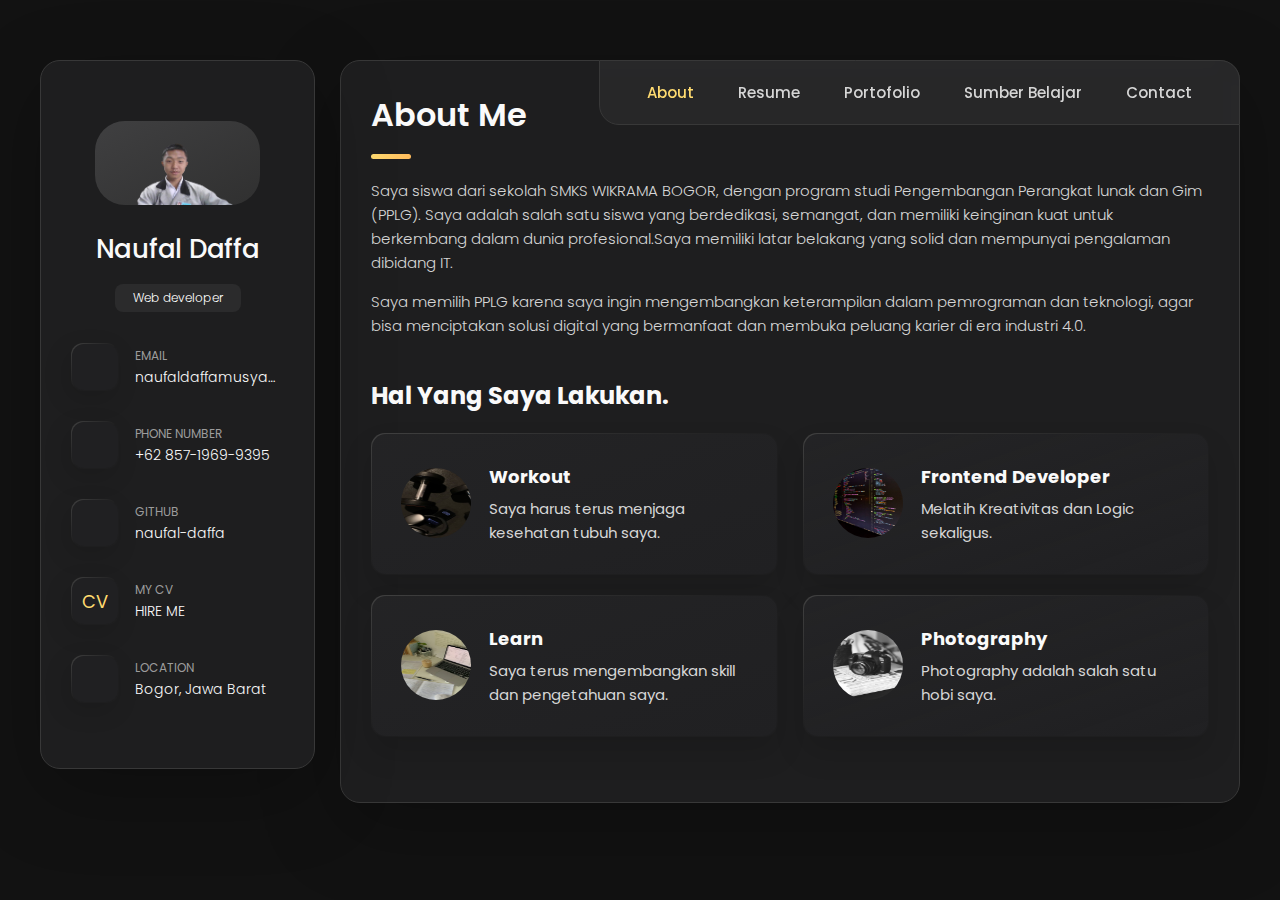
==== index.html @ 37775245 "Add files via upload" ====
<!DOCTYPE html>
<html lang="en">

<head>
  <meta charset="UTF-8">
  <meta http-equiv="X-UA-Compatible" content="IE=edge">
  <meta name="viewport" content="width=device-width, initial-scale=1.0">
  <title>Personal Web</title>

  <!--
    - favicon
  -->
  <link rel="shortcut icon" href="./assets/images/logo.ico" type="image/x-icon">

  <!--
    - custom css link
  -->
  <link rel="stylesheet" href="./assets/css/style.css">

  <!--
    - google font link
  -->
  <link rel="preconnect" href="https://fonts.googleapis.com">
  <link rel="preconnect" href="https://fonts.gstatic.com" crossorigin>
  <link href="https://fonts.googleapis.com/css2?family=Poppins:wght@300;400;500;600&display=swap" rel="stylesheet">
</head>

<body>

  <!--
    - #MAIN
  -->

  <main>

    <!--scroll
      - #SIDEBAR
    -->

    <aside class="sidebar" data-sidebar>

      <div class="sidebar-info">

        <figure class="avatar-box">
          <img src="WhatsApp_Image_2024-12-02_at_14.55.06_47597c21-removebg-preview.png" width="80">
        </figure>

        <div class="info-content">
          <h1 class="name">Naufal Daffa</h1>

          <p class="title">Web developer</p>
        </div>

        <button class="info_more-btn" data-sidebar-btn>
          <span>Show Contacts</span>

          <ion-icon name="chevron-down"></ion-icon>
        </button>

      </div>

      <div class="sidebar-info_more">

        <div class="separator"></div>
          <footer>
              <ul class="contacts-list">

                <li class="contact-item">

                  <div class="icon-box">
                    <ion-icon name="mail-outline"></ion-icon>
                  </div>

                  <div class="contact-info">
                    <p class="contact-title">Email</p>

                    <a href="mailto:naufaldaffamusyava@gmail.com" class="contact-link">naufaldaffamusyava@gmail.com</a>
                  </div>

                </li>

                <li class="contact-item">

                  <div class="icon-box">
                    <ion-icon name="phone-portrait-outline"></ion-icon>
                  </div>

                  <div class="contact-info">
                    <p class="contact-title">PHONE NUMBER</p>

                    <a href="tel:+6285719699395" class="contact-link">+62 857-1969-9395</a>
                  </div>

                </li>

                <li class="contact-item">

                  <div class="icon-box">
                    <ion-icon name="logo-github"></ion-icon>
                  </div>

                  <div class="contact-info">
                    <p class="contact-title">GITHUB</p>

                    <a href="https://github.com/naufal-daffa" class="contact-link" target="_blank">naufal-daffa</a>
                  </div>

                </li>

                <li class="contact-item">

                  <div class="icon-box">
                      <p>CV</p>
                  </div>

                  <div class="contact-info">
                    <p class="contact-title">MY CV</p>

                    <a href="CV.pdf.pdf" class="contact-link" target="_blank">HIRE ME</a>
                  </div>

                </li>

                <li class="contact-item">

                  <div class="icon-box">
                    <ion-icon name="location-outline"></ion-icon>
                  </div>

                  <div class="contact-info">
                    <p class="contact-title">LOCATION</p>

                    <address>Bogor, Jawa Barat</address>
                  </div>

                </li>

              </ul>

              <div class="separator"></div>

              <ul class="social-list">

                <li class="social-item">
                  <a href="https://www.tiktok.com/@daffa8025" class="social-link" target="_blank">
                    <ion-icon name="logo-tiktok"></ion-icon>
                  </a>
                </li>

                <li class="social-item">
                  <a href="https://www.instagram.com/d_affaaaa/" class="social-link" target="_blank">
                    <ion-icon name="logo-instagram"></ion-icon>
                  </a>
                </li>

              </ul>
          </footer>

      </div>

    </aside>





    <!--
      - #main-content
    -->

    <div class="main-content">

      <!--
        - #NAVBAR
      -->

      <nav class="navbar">

        <ul class="navbar-list">

          <li class="navbar-item">
            <button class="navbar-link  active" data-nav-link>About</button>
          </li>

          <li class="navbar-item">
            <button class="navbar-link" data-nav-link>Resume</button>
          </li>

          <li class="navbar-item">
            <button class="navbar-link" data-nav-link>Portofolio</button>
          </li>

          <li class="navbar-item">
            <button class="navbar-link" data-nav-link>Sumber Belajar</button>
          </li>

          <li class="navbar-item">
            <button class="navbar-link" data-nav-link>Contact</button>
          </li>

        </ul>

      </nav>





      <!--
        - #ABOUT
      -->

      <article class="about  active" data-page="about">

        <header>
          <h2 class="h2 article-title">About me</h2>
        </header>

        <section class="about-text">
          <p>
            Saya siswa dari sekolah SMKS WIKRAMA BOGOR, dengan program studi Pengembangan Perangkat lunak dan Gim (PPLG). Saya adalah salah satu siswa yang berdedikasi, semangat, dan memiliki keinginan kuat untuk berkembang dalam dunia profesional.Saya memiliki latar belakang yang solid dan mempunyai pengalaman dibidang IT.
          </p>

          <p>
            Saya memilih PPLG karena saya ingin mengembangkan keterampilan dalam pemrograman dan teknologi, agar bisa menciptakan solusi digital yang bermanfaat dan membuka peluang karier di era industri 4.0.
          </p>
        </section>


        <!--
          - service
        -->

        <section class="service">

          <h3 class="h3 service-title">Hal Yang Saya Lakukan.</h3>

          <ul class="service-list">

            <li class="service-item">

              <div class="service-icon-box">
                <img src="assets/imgmain/download (4).jpeg" alt="" width="70" height="70">
              </div>

              <div class="service-content-box">
                <h4 class="h4 service-item-title">Workout</h4>

                <p class="service-item-text">
                  Saya harus terus menjaga kesehatan tubuh saya.
                </p>
              </div>

            </li>

            <li class="service-item">

              <div class="service-icon-box">
                <img src="assets/imgmain/Mindsers Blog_ Inspirer les devs, un article à la fois.jpeg" alt="" width="70" height="70">
              </div>

              <div class="service-content-box">
                <h4 class="h4 service-item-title">Frontend developer</h4>

                <p class="service-item-text">
                  Melatih Kreativitas dan Logic sekaligus.
                </p>
              </div>

            </li>

            <li class="service-item">

              <div class="service-icon-box">
                <img src="assets/imgmain/download (3).jpeg" alt="" width="70" height="70">
              </div>

              <div class="service-content-box">
                <h4 class="h4 service-item-title">Learn</h4>

                <p class="service-item-text">
                  Saya terus mengembangkan skill dan pengetahuan saya.
                </p>
              </div>

            </li>

            <li class="service-item">

              <div class="service-icon-box">
                <img src="assets/imgmain/Kamera.jpeg" alt="" width="70" height="70">
              </div>

              <div class="service-content-box">
                <h4 class="h4 service-item-title">Photography</h4>

                <p class="service-item-text">
                  Photography adalah salah satu hobi saya.
                </p>
              </div>

            </li>

          </ul>

        </section>





        <div class="modal-container" data-modal-container>

          <div class="overlay" data-overlay></div>

          <section class="testimonials-modal">

            <button class="modal-close-btn" data-modal-close-btn>
              <ion-icon name="close-outline"></ion-icon>
            </button>

            <div class="modal-img-wrapper">
              <figure class="modal-avatar-box">
                <img src="" alt="" width="80" data-modal-img>
              </figure>

              <img src="" alt="quote icon">
            </div>

            <div class="modal-content">

              <h4 class="h3 modal-title" data-modal-title></h4>

              <time datetime="2021-06-14"></time>

              <div data-modal-text>
              </div>

            </div>

          </section>

        </div>


      </article>





      <!--
        - #RESUME
      -->

      <article class="resume" data-page="resume">

        <header>
          <h2 class="h2 article-title">Resume</h2>
        </header>

        <section class="timeline">

          <div class="title-wrapper">
            <div class="icon-box">
              <ion-icon name="book-outline"></ion-icon>
            </div>

            <h3 class="h3">Pendidikan</h3>
          </div>

          <ol class="timeline-list">

            <li class="timeline-item">

              <h4 class="h4 timeline-item-title">SMKS WIKRAMA BOGOR</h4>

              <span>2024-present</span>

              <p class="timeline-text">
                Pengembangan Perangkat Lunak dan Gim.
              </p>

            </li>

            <li class="timeline-item">

              <h4 class="h4 timeline-item-title">SMPIT RAUDHOTUL JANNAH</h4>

              <span>2015 - 2021</span>

              <p class="timeline-text">
                Pemimpin Organisasi.
              </p>

            </li>

          </ol>

        </section>

        

        <section class="skill">

          <h3 class="h3 skills-title">My skills</h3>

          <ul class="skills-list content-card">

            <li class="skills-item">

              <div class="title-wrapper">
                <h5 class="h5">Web design</h5>
                <data value="80">80%</data>
              </div>

              <div class="skill-progress-bg">
                <div class="skill-progress-fill" style="width: 80%;"></div>
              </div>

            </li>

            <li class="skills-item">

              <div class="title-wrapper">
                <h5 class="h5">Pemograman</h5>
                <data value="60">60%</data>
              </div>

              <div class="skill-progress-bg">
                <div class="skill-progress-fill" style="width: 60%;"></div>
              </div>

            </li>

            <li class="skills-item">

              <div class="title-wrapper">
                <h5 class="h5">Figma</h5>
                <data value="80">80%</data>
              </div>

              <div class="skill-progress-bg">
                <div class="skill-progress-fill" style="width: 80%;"></div>
              </div>

            </li>

            <li class="skills-item">

              <div class="title-wrapper">
                <h5 class="h5">MS. EXCEL</h5>
                <data value="50">50%</data>
              </div>

              <div class="skill-progress-bg">
                <div class="skill-progress-fill" style="width: 50%;"></div>
              </div>

            </li>

          </ul>

        </section>

      </article>





      <!--
        - #PORTOFOLIO
      -->

      <article class="portofolio" data-page="portofolio">

        <header>
          <h2 class="h2 article-title">Portofolio</h2>
        </header>

        <section class="projects">

          <ul class="filter-list">

            <li class="filter-item">
              <button class="active" data-filter-btn>All</button>
            </li>

            <li class="filter-item">
              <button data-filter-btn>IBM</button>
            </li>

            <li class="filter-item">
              <button data-filter-btn>K3</button>
            </li>

            <li class="filter-item">
              <button data-filter-btn>Dicoding</button>
            </li>

            <li class="filter-item">
              <button data-filter-btn>Pipas</button>
            </li>

          </ul>

          <div class="filter-select-box">

            <button class="filter-select" data-select>

              <div class="select-value" data-selecct-value>Select category</div>

              <div class="select-icon">
                <ion-icon name="chevron-down"></ion-icon>
              </div>

            </button>

            <ul class="select-list">

              <li class="select-item">
                <button data-select-item>All</button>
              </li>

              <li class="select-item">
                <button data-select-item>IBM</button>
              </li>

              <li class="select-item">
                <button data-select-item>K3</button>
              </li>

              <li class="select-item">
                <button data-select-item>Dicoding</button>
              </li>

              <li class="select-item">
                <button data-select-item>Pipas</button>
              </li>

            </ul>

          </div>

          <ul class="project-list">

            <li class="project-item  active" data-filter-item data-category="dicoding">
              <a href="assets/images/Screenshot 2024-12-17 124616.png">

                <figure class="project-img">
                  <div class="project-item-icon-box">
                    <p>Click</p>
                  </div>

                  <img src="assets/images/Screenshot 2024-12-17 124616.png" alt="">
                </figure>

                <h3 class="project-title">Dicoding</h3>

                <p class="project-category">Belajar pemograman dasar web.</p>

              </a>
            </li>

            <li class="project-item  active" data-filter-item data-category="k3">
              <a href="assets/images/Screenshot 2024-12-17 124803.png">

                <figure class="project-img">
                  <div class="project-item-icon-box">
                    <p>Click</p>
                  </div>

                  <img src="assets/images/Screenshot 2024-12-17 124803.png" alt="" >
                </figure>

                <h3 class="project-title">International Labour Organization</h3>

                <p class="project-category">K3</p>

              </a>
            </li>

            <li class="project-item  active" data-filter-item data-category="ibm">
              <a href="assets/images/IBM/Screenshot 2024-12-17 124636.png">

                <figure class="project-img">
                  <div class="project-item-icon-box">
                    <p>Click</p>
                  </div>

                  <img src="assets/images/IBM/Screenshot 2024-12-17 124636.png" alt="" >
                </figure>

                <h3 class="project-title">IBM</h3>

                <p class="project-category">Web Development Basic</p>

              </a>
            </li>

            <li class="project-item  active" data-filter-item data-category="ibm">
              <a href="assets/images/IBM/Screenshot 2024-12-17 124654.png">

                <figure class="project-img">
                  <div class="project-item-icon-box">
                    <p>Click</p>
                  </div>

                  <img src="assets/images/IBM/Screenshot 2024-12-17 124654.png" alt="" >
                </figure>

                <h3 class="project-title">IBM</h3>

                <p class="project-category">Create a credibly account</p>

              </a>
            </li>

            <li class="project-item  active" data-filter-item data-category="ibm">
              <a href="assets/images/IBM/Screenshot 2024-12-17 124706.png">

                <figure class="project-img">
                  <div class="project-item-icon-box">
                    <p>Click</p>
                  </div>

                  <img src="assets/images/IBM/Screenshot 2024-12-17 124706.png" alt="" >
                </figure>

                <h3 class="project-title">IBM</h3>

                <p class="project-category">Develop an interactive task web page</p>

              </a>
            </li>

            <li class="project-item  active" data-filter-item data-category="ibm">
              <a href="assets/images/IBM/Screenshot 2024-12-17 124726.png">

                <figure class="project-img">
                  <div class="project-item-icon-box">
                    <p>Click</p>
                  </div>

                  <img src="assets/images/IBM/Screenshot 2024-12-17 124726.png" alt="" >
                </figure>

                <h3 class="project-title">IBM</h3>

                <p class="project-category">Bringing website to life with Javascript</p>

              </a>
            </li>

            <li class="project-item  active" data-filter-item data-category="pipas">
                <a href="Pipas/index.html" target="_blank">
  
                  <figure class="project-img">
                    <div class="project-item-icon-box">
                      <p>Click</p>
                    </div>
  
                    <img src="Pipas/Screenshot 2024-12-18 143840.png" alt="" >
                  </figure>
  
                  <h3 class="project-title">TUGAS</h3>
  
                  <p class="project-category">PIPAS</p>
  
                </a>
              </li>

          </ul>

        </section>

      </article>





      <!--
        - #BLOG
      -->

      <article class="sumber belajar" data-page="sumber belajar">

        <header>
          <h2 class="h2 article-title">Sumber Belajar</h2>
        </header>

        <section class="blog-posts">

          <ul class="blog-posts-list">

            <li class="blog-post-item">
              <a href="https://smkwikrama.sch.id/" target="_blank">

                <figure class="blog-banner-box">
                  <img src="assets/imgmain/wikrama-logo-removebg-preview.png" alt="" >
                </figure>

                <div class="blog-content">

                  <h3 class="h3 blog-item-title">SMKS WIKRAMA BOGOR</h3>

                  <p class="blog-text">
                    SMK Wikrama Bogor adalah sekolah menengah kejuruan yang berkomitmen mencetak lulusan yang kompeten, berdaya saing global, dan siap menghadapi dunia kerja maupun melanjutkan pendidikan ke jenjang yang lebih tinggi.
                  </p>

                </div>

              </a>
            </li>

            <li class="blog-post-item">
              <a href="https://www.dicoding.com/academies/256/corridor" target="_blank">

                <figure class="blog-banner-box">
                  <img src="assets/imgmain/WhatsApp_Image_2024-12-17_at_22.09.11_d994aded-removebg-preview.png" alt="Best fonts every designer" >
                </figure>

                <div class="blog-content">

                  

                  <h3 class="h3 blog-item-title">Dicoding</h3>

                  <p class="blog-text">
                    Kursus ini dirancang untuk membekali peserta dengan keterampilan praktis dan teoritis dalam membangun perangkat lunak modern.
                  </p>

                </div>

              </a>
            </li>

            <li class="blog-post-item">
              <a href="https://www.w3schools.com/" target="_blank">

                <figure class="blog-banner-box">
                  <img src="assets/imgmain/WhatsApp_Image_2024-12-17_at_22.09.10_2768d2e7-removebg-preview.png" alt="Design digest #80" >
                </figure>

                <div class="blog-content">

                  

                  <h3 class="h3 blog-item-title">W3scholl</h3>

                  <p class="blog-text">
                    Sebuah web yang memudahkan kita untuk belajar terkait dasar-dasar pemograman dari Web developer, game developer, dan lainnya.
                  </p>

                </div>

              </a>
            </li>

            <li class="blog-post-item">
              <a href="https://www.youtube.com/@deaafrizal" target="_blank">

                <figure class="blog-banner-box">
                  <img src="assets/imgmain/deaafrizal.jpg" alt="UI interactions of the week" >
                </figure>

                <div class="blog-content">

                  

                  <h3 class="h3 blog-item-title">Dea Afrizal</h3>

                  <p class="blog-text">
                    Seorang konten kreator yang membantu kita untuk mempelajari dunia pemograman dengan bahasan yang mudah.
                  </p>

                </div>

              </a>
            </li>

          </ul>

        </section>

      </article>





      <!--
        - #CONTACT
      -->

      <article class="contact" data-page="contact">

        <header>
          <h2 class="h2 article-title">Contact</h2>
        </header>

        <section class="mapbox" data-mapbox>
          <figure>
            <iframe
              src="https://www.google.com/maps/embed?pb=!1m18!1m12!1m3!1d303.41647083296306!2d106.86269079991327!3d-6.6784820517086!2m3!1f0!2f0!3f0!3m2!1i1024!2i768!4f13.1!3m3!1m2!1s0x2e69c9086885f69f%3A0x1057a196066cabcf!2sJl.%20H.%20Jalil%20No.28%2C%20Banjar%20Wangi%2C%20Kec.%20Ciawi%2C%20Kabupaten%20Bogor%2C%20Jawa%20Barat%2016720!5e0!3m2!1sen!2sid!4v1735037035254!5m2!1sen!2sid" 
              width="400"></iframe>
          </figure>
        </section>

        <section class="contact-form">

          <h3 class="h3 form-title">Contact Form</h3>

          <form action="https://formspree.io/f/mrbbbpqd" class="form" data-form method="post">

            <div class="input-wrapper">
              <input type="text" id="full-name" name="full-name" class="form-input" placeholder="Nama..." required data-form-input>

              <input type="email" id="email" name="email" class="form-input" placeholder="Alamat email..." required data-form-input>
            </div>

            <textarea id="message" name="message" class="form-input" placeholder="Masukan Pesan..." required data-form-input></textarea>

            <button class="form-btn" type="submit" disabled data-form-btn>
              <ion-icon name="paper-plane"></ion-icon>
              <span>Kirim</span>
            </button>

          </form>

        </section>

      </article>

    </div>

  </main>


    



  <!--
    - custom js link
  -->
  <script src="./assets/js/script.js"></script>

  <!--
    - ionicon link
  -->
  <script type="module" src="https://unpkg.com/ionicons@5.5.2/dist/ionicons/ionicons.esm.js"></script>
  <script nomodule src="https://unpkg.com/ionicons@5.5.2/dist/ionicons/ionicons.js"></script>

</body>

</html>
---- assets/css/style.css ----
:root {
    /*colors*/
    /* gradient */
  
    --bg-gradient-onyx: linear-gradient(
      to bottom right, 
      hsl(240, 1%, 25%) 3%, 
      hsl(0, 0%, 19%) 97%
    );
    --bg-gradient-jet: linear-gradient(
      to bottom right, 
      hsla(240, 1%, 18%, 0.251) 0%, 
      hsla(240, 2%, 11%, 0) 100%
    ), hsl(240, 2%, 13%);
    --bg-gradient-yellow-1: linear-gradient(
      to bottom right, 
      hsl(45, 100%, 71%) 0%, 
      hsla(36, 100%, 69%, 0) 50%
    );
    --bg-gradient-yellow-2: linear-gradient(
      135deg, 
      hsla(45, 100%, 71%, 0.251) 0%, 
      hsla(35, 100%, 68%, 0) 59.86%
    ), hsl(240, 2%, 13%);
    --border-gradient-onyx: linear-gradient(
      to bottom right, 
      hsl(0, 0%, 25%) 0%, 
      hsla(0, 0%, 25%, 0) 50%
    );
    --text-gradient-yellow: linear-gradient(
      to right, 
      hsl(45, 100%, 72%), 
      hsl(35, 100%, 68%)
    );
  
    /* solid */
  
    --jet: hsl(0, 0%, 22%);
    --onyx: hsl(240, 1%, 17%);
    --eerie-black-1: hsl(240, 2%, 13%);
    --eerie-black-2: hsl(240, 2%, 12%);
    --smoky-black: hsl(0, 0%, 7%);
    --white-1: hsl(0, 0%, 100%);
    --white-2: hsl(0, 0%, 98%);
    --orange-yellow-crayola: hsl(45, 100%, 72%);
    --vegas-gold: hsl(45, 54%, 58%);
    --light-gray: hsl(0, 0%, 84%);
    --light-gray-70: hsla(0, 0%, 84%, 0.7);
    --bittersweet-shimmer: hsl(0, 43%, 51%);
  
    /*typography*/
  
    /*font-family*/
    --ff-poppins: 'Poppins', sans-serif;
  
    /*font-size*/
    --fs-1: 24px;
    --fs-2: 18px;
    --fs-3: 17px;
    --fs-4: 16px;
    --fs-5: 15px;
    --fs-6: 14px;
    --fs-7: 13px;
    --fs-8: 11px;
  
    /*font-weight*/
    --fw-300: 300;
    --fw-400: 400;
    --fw-500: 500;
    --fw-600: 600;
  
    /*shadow*/
    
    --shadow-1: -4px 8px 24px hsla(0, 0%, 0%, 0.25);
    --shadow-2: 0 16px 30px hsla(0, 0%, 0%, 0.25);
    --shadow-3: 0 16px 40px hsla(0, 0%, 0%, 0.25);
    --shadow-4: 0 25px 50px hsla(0, 0%, 0%, 0.15);
    --shadow-5: 0 24px 80px hsla(0, 0%, 0%, 0.25);
  
    /*transition*/
  
    --transition-1: 0.25s ease;
    --transition-2: 0.5s ease-in-out;
  
  }
  
  
  
    *, *::before, *::after {
    margin: 0;
    padding: 0;
    box-sizing: border-box;
  }
  
  a { text-decoration: none; }
  
  li { list-style: none; }
  
  img, ion-icon, a, button, time, span { display: block; }
  
  button {
    font: inherit;
    background: none;
    border: none;
    text-align: left;
    cursor: pointer;
  }
  
  input, textarea {
    display: block;
    width: 100%;
    background: none;
    font: inherit;
  }
  
  ::selection {
    background: var(--orange-yellow-crayola);
    color: var(--smoky-black);
  }
  
  :focus { outline-color: var(--orange-yellow-crayola); }
  
  html { font-family: var(--ff-poppins); }
  
  body { background: var(--smoky-black); }
  
  
  
  
  

  
  .sidebar,
  article {
    background: var(--eerie-black-2);
    border: 1px solid var(--jet);
    border-radius: 20px;
    padding: 15px;
    box-shadow: var(--shadow-1);
    z-index: 1;
  }
  
  .separator {
    width: 100%;
    height: 1px;
    background: var(--jet);
    margin: 16px 0;
  }
  
  .icon-box {
    position: relative;
    background: var(--border-gradient-onyx);
    width: 30px;
    height: 30px;
    border-radius: 8px;
    display: flex;
    justify-content: center;
    align-items: center;
    font-size: 16px;
    color: var(--orange-yellow-crayola);
    box-shadow: var(--shadow-1);
    z-index: 1;
  }
  
  .icon-box::before {
    content: "";
    position: absolute;
    inset: 1px;
    background: var(--eerie-black-1);
    border-radius: inherit;
    z-index: -1;
  }
  
  .icon-box ion-icon { --ionicon-stroke-width: 35px; }
  
  article { display: none; }
  
  article.active {
    display: block;
    animation: fade 0.5s ease backwards;
  }
  
  @keyframes fade {
    0% { opacity: 0; }
    100% { opacity: 1; }
  }
  
  .h2,
  .h3,
  .h4,
  .h5 {
    color: var(--white-2);
    text-transform: capitalize;
  }
  
  .h2 { font-size: var(--fs-1); }
  
  .h3 { font-size: var(--fs-2); }
  
  .h4 { font-size: var(--fs-4); }
  
  .h5 {
    font-size: var(--fs-7);
    font-weight: var(--fw-500);
  }
  
  .article-title {
    position: relative;
    padding-bottom: 7px;
  }
  
  .article-title::after {
    content: "";
    position: absolute;
    bottom: 0;
    left: 0;
    width: 30px;
    height: 3px;
    background: var(--text-gradient-yellow);
    border-radius: 3px;
  }
  
  /* .has-scrollbar::-webkit-scrollbar {
    width: 5px; 
    height: 5px; 
  } */
  
  /* .has-scrollbar::-webkit-scrollbar-track {
    background: var(--onyx);
    border-radius: 5px;
  } */
  
  /* .has-scrollbar::-webkit-scrollbar-thumb {
    background: var(--orange-yellow-crayola);
    border-radius: 5px;
  } */
  
  /* .has-scrollbar::-webkit-scrollbar-button { width: 20px; } */
  
  .content-card {
    position: relative;
    background: var(--border-gradient-onyx);
    padding: 15px;
    padding-top: 45px;
    border-radius: 14px;
    box-shadow: var(--shadow-2);
    cursor: pointer;
    z-index: 1;
  }
  
  .content-card::before {
    content: "";
    position: absolute;
    inset: 1px;
    background: var(--bg-gradient-jet);
    border-radius: inherit;
    z-index: -1;
  }
  
  
  
  
  

  
  main {
    margin: 15px 12px;
    margin-bottom: 75px;
    min-width: 259px;
  }
  
  
  
  
  

  
  .sidebar {
    margin-bottom: 15px;
    max-height: 112px;
    overflow: hidden;
    transition: var(--transition-2);
  }
  
  .sidebar.active { max-height: 405px; }
  
  .sidebar-info {
    position: relative;
    display: flex;
    justify-content: flex-start;
    align-items: center;
    gap: 15px;
  }
  
  .avatar-box {
    background: var(--bg-gradient-onyx);
    border-radius: 20px;
  }
  
  .avatar-box img{
    margin-right: 15px;
  }

  .info-content .name {
    color: var(--white-2);
    font-size: var(--fs-3);
    font-weight: var(--fw-500);
    letter-spacing: -0.25px;
    margin-bottom: 10px;
  }
  
  .info-content .title {
    color: var(--white-1);
    background: var(--onyx);
    font-size: var(--fs-8);
    font-weight: var(--fw-300);
    width: max-content;
    padding: 3px 12px;
    border-radius: 8px;
  }
  
  .info_more-btn {
    position: absolute;
    top: -15px;
    right: -15px;
    border-radius: 0 15px;
    font-size: 13px;
    color: var(--orange-yellow-crayola);
    background: var(--border-gradient-onyx);
    padding: 10px;
    box-shadow: var(--shadow-2);
    transition: var(--transition-1);
    z-index: 1;
  }
  
  .info_more-btn::before {
    content: "";
    position: absolute;
    inset: 1px;
    border-radius: inherit;
    background: var(--bg-gradient-jet);
    transition: var(--transition-1);
    z-index: -1;
  }
  
  .info_more-btn:hover,
  .info_more-btn:focus { background: var(--bg-gradient-yellow-1); }
  
  .info_more-btn:hover::before,
  .info_more-btn:focus::before { background: var(--bg-gradient-yellow-2); }
  
  .info_more-btn span { display: none; }
  
  .sidebar-info_more {
    opacity: 0;
    visibility: hidden;
    transition: var(--transition-2);
  }
  
  .sidebar.active .sidebar-info_more {
    opacity: 1;
    visibility: visible;
  }
  
  .contacts-list {
    display: grid;
    grid-template-columns: 1fr;
    gap: 16px;
  }
  
  .contact-item {
    min-width: 100%;
    display: flex;
    align-items: center;
    gap: 16px;
  }
  
  .contact-info {
    max-width: calc(100% - 46px);
    width: calc(100% - 46px);
  }
  
  .contact-title {
    color: var(--light-gray-70);
    font-size: var(--fs-8);
    text-transform: uppercase;
    margin-bottom: 2px;
  }
  
  .contact-info :is(.contact-link, time, address) {
    color: var(--white-2);
    font-size: var(--fs-7);
  }
  
  .contact-info address { font-style: normal; }
  
  .social-list {
    display: flex;
    justify-content: flex-start;
    align-items: center;
    gap: 15px;
    padding-bottom: 4px;
    padding-left: 7px;
  }
  
  .social-item .social-link {
    color: var(--light-gray-70);
    font-size: 18px;
  }
  
  
  .social-item .social-link:hover { color: var(--light-gray); }
  
  
  
  
  

  
  .navbar {
    position: fixed;
    bottom: 0;
    left: 0;
    width: 100%;
    background: hsla(240, 1%, 17%, 0.75);
    backdrop-filter: blur(10px);
    border: 1px solid var(--jet);
    border-radius: 12px 12px 0 0;
    box-shadow: var(--shadow-2);
    z-index: 5;
  }
  
  .navbar-list {
    display: flex;
    flex-wrap: wrap;
    justify-content: center;
    align-items: center;
    padding: 0 10px;
  }
  
  .navbar-link {
    color: var(--light-gray);
    font-size: var(--fs-8);
    padding: 20px 7px;
    transition: color var(--transition-1);
  }
  
  .navbar-link:hover,
  .navbar-link:focus { color: var(--light-gray-70); }
  
  .navbar-link.active { color: var(--orange-yellow-crayola); }
  
  
  
  
  

  
  .about .article-title { margin-bottom: 15px; }
  
  .about-text {
    color: var(--light-gray);
    font-size: var(--fs-6);
    font-weight: var(--fw-300);
    line-height: 1.6;
  }
  
  .about-text p { margin-bottom: 15px; }
  
  
  

  
  .service { margin-bottom: 35px; }
  
  .service-title { margin-bottom: 20px; }
  
  .service-list {
    display: grid;
    grid-template-columns: 1fr;
    gap: 20px;
  }
  
  .service-item {
    position: relative;
    background: var(--border-gradient-onyx);
    padding: 20px;
    border-radius: 14px;
    box-shadow: var(--shadow-2);
    z-index: 1;
  }
  
  .service-item::before {
    content: "";
    position: absolute;
    inset: 1px;
    background: var(--bg-gradient-jet);
    border-radius: inherit;
    z-index: -1;
  }
  
  .service-icon-box { margin-bottom: 10px; }
  
  .service-icon-box img { margin: auto; border-radius: 50%;}
  
  .service-content-box { text-align: center; }
  
  .service-item-title { margin-bottom: 7px; }
  
  .service-item-text {
    color: var(--light-gray);
    font-size: var(--fs-6);
    font-weight: var(--fw-3);
    line-height: 1.6;
  }
  
  

  
  .testimonials { margin-bottom: 30px; }
  
  .testimonials-title { margin-bottom: 20px; }
  
  .testimonials-list {
    display: flex;
    justify-content: flex-start;
    align-items: flex-start;
    gap: 15px;
    margin: 0 -15px;
    padding: 25px 15px;
    padding-bottom: 35px;
    overflow-x: auto;
    scroll-behavior: smooth;
    overscroll-behavior-inline: contain;
    scroll-snap-type: inline mandatory;
  }
  
  .testimonials-item {
    min-width: 100%;
    scroll-snap-align: center;
  }
  
  .testimonials-avatar-box {
    position: absolute;
    top: 0;
    left: 0;
    transform: translate(15px, -25px);
    background: var(--bg-gradient-onyx);
    border-radius: 14px;
    box-shadow: var(--shadow-1);
  }
  
  .testimonials-item-title { margin-bottom: 7px; }
  
  .testimonials-text {
    color: var(--light-gray);
    font-size: var(--fs-6);
    font-weight: var(--fw-300);
    line-height: 1.6;
    display: -webkit-box;
    line-clamp: 4;
    -webkit-line-clamp: 4;
    -webkit-box-orient: vertical;
    overflow: hidden;
  }
  
  
  
  .modal-container {
    position: fixed;
    top: 0;
    left: 0;
    width: 100%;
    height: 100%;
    display: flex;
    justify-content: center;
    align-items: center;
    overflow-y: auto;
    overscroll-behavior: contain;
    z-index: 20;
    pointer-events: none;
    visibility: hidden;
  }
  
  .modal-container::-webkit-scrollbar { display: none; }
  
  .modal-container.active {
    pointer-events: all;
    visibility: visible;
  }
  
  .overlay {
    position: fixed;
    top: 0;
    left: 0;
    width: 100%;
    height: 100vh;
    background: hsl(0, 0%, 5%);
    opacity: 0;
    visibility: hidden;
    pointer-events: none;
    z-index: 1;
    transition: var(--transition-1);
  }
  
  .overlay.active {
    opacity: 0.8;
    visibility: visible;
    pointer-events: all;
  }
  
  .testimonials-modal {
    background: var(--eerie-black-2);
    position: relative;
    padding: 15px;
    margin: 15px 12px;
    border: 1px solid var(--jet);
    border-radius: 14px;
    box-shadow: var(--shadow-5);
    transform: scale(1.2);
    opacity: 0;
    transition: var(--transition-1);
    z-index: 2;
  }
  
  .modal-container.active .testimonials-modal {
    transform: scale(1);
    opacity: 1;
  }
  
  .modal-close-btn {
    position: absolute;
    top: 15px;
    right: 15px;
    background: var(--onyx);
    border-radius: 8px;
    width: 32px;
    height: 32px;
    display: flex;
    justify-content: center;
    align-items: center;
    color: var(--white-2);
    font-size: 18px;
    opacity: 0.7;
  }
  
  .modal-close-btn:hover,
  .modal-close-btn:focus { opacity: 1; }
  
  .modal-close-btn ion-icon { --ionicon-stroke-width: 50px; }
  
  .modal-avatar-box {
    background: var(--bg-gradient-onyx);
    width: max-content;
    border-radius: 14px;
    margin-bottom: 15px;
    box-shadow: var(--shadow-2);
  }
  
  .modal-img-wrapper > img { display: none; }
  
  .modal-title { margin-bottom: 4px; }
  
  .modal-content time {
    font-size: var(--fs-6);
    color: var(--light-gray-70);
    font-weight: var(--fw-300);
    margin-bottom: 10px;
  }
  
  .modal-content p {
    color: var(--light-gray);
    font-size: var(--fs-6);
    font-weight: var(--fw-300);
    line-height: 1.6;
  }
  
  

  
  .clients { margin-bottom: 15px; }
  
  .clients-list {
    display: flex;
    justify-content: flex-start;
    align-items: flex-start;
    gap: 15px;
    margin: 0 -15px;
    padding: 25px;
    padding-bottom: 25px;
    overflow-x: auto;
    scroll-behavior: smooth;
    overscroll-behavior-inline: contain;
    scroll-snap-type: inline mandatory;
    scroll-padding-inline: 25px;
  }
  
  .clients-item {
    min-width: 50%;
    scroll-snap-align: start;
  }
  
  .clients-item img {
    width: 100%;
    filter: grayscale(1);
    transition: var(--transition-1);
  }
  
  .clients-item img:hover { filter: grayscale(0); }
  
  
  
  
  



  
  .article-title { margin-bottom: 30px; }
  
  

  
  .timeline { margin-bottom: 30px; }
  
  .timeline .title-wrapper {
    display: flex;
    align-items: center;
    gap: 15px;
    margin-bottom: 25px;
  }
  
  .timeline-list {
    font-size: var(--fs-6);
    margin-left: 45px;
  }
  
  .timeline-item { position: relative; }
  
  .timeline-item:not(:last-child) { margin-bottom: 20px; }
  
  .timeline-item-title {
    font-size: var(--fs-6);
    line-height: 1.3;
    margin-bottom: 7px;
  }
  
  .timeline-list span {
    color: var(--vegas-gold);
    font-weight: var(--fw-400);
    line-height: 1.6;
  }
  
  .timeline-item:not(:last-child)::before {
    content: "";
    position: absolute;
    top: -25px;
    left: -30px;
    width: 1px;
    height: calc(100% + 50px);
    background: var(--jet);
  }
  
  .timeline-item::after {
    content: "";
    position: absolute;
    top: 5px;
    left: -33px;
    height: 6px;
    width: 6px;
    background: var(--text-gradient-yellow);
    border-radius: 50%;
    box-shadow: 0 0 0 4px var(--jet);
  }
  
  .timeline-text {
    color: var(--light-gray);
    font-weight: var(--fw-300);
    line-height: 1.6;
  }
  
  

  
  .skills-title { margin-bottom: 20px; }
  
  .skills-list { padding: 20px; }
  
  
  .skills-item:not(:last-child) { margin-bottom: 15px; }
  
  .skill .title-wrapper {
    display: flex;
    align-items: center;
    gap: 5px;
    margin-bottom: 8px;
  }
  
  .skill .title-wrapper data {
    color: var(--light-gray);
    font-size: var(--fs-7);
    font-weight: var(--fw-300);
  }
  
  .skill-progress-bg {
    background: var(--jet);
    width: 100%;
    height: 8px;
    border-radius: 10px;
  }
  
  .skill-progress-fill {
    background: var(--text-gradient-yellow);
    height: 100%;
    border-radius: inherit;
  }
  
  
  
  
  



  
  .filter-list { display: none; }
  
  .filter-select-box {
    position: relative;
    margin-bottom: 25px;
  }
  
  .filter-select {
    background: var(--eerie-black-2);
    color: var(--light-gray);
    display: flex;
    justify-content: space-between;
    align-items: center;
    width: 100%;
    padding: 12px 16px;
    border: 1px solid var(--jet);
    border-radius: 14px;
    font-size: var(--fs-6);
    font-weight: var(--fw-300);
  }
  
  .filter-select.active .select-icon { transform: rotate(0.5turn); }
  
  .select-list {
    background: var(--eerie-black-2);
    position: absolute;
    top: calc(100% + 6px);
    width: 100%;
    padding: 6px;
    border: 1px solid var(--jet);
    border-radius: 14px;
    z-index: 2;
    opacity: 0;
    visibility: hidden;
    pointer-events: none;
    transition: 0.15s ease-in-out;
  }
  
  .filter-select.active + .select-list {
    opacity: 1;
    visibility: visible;
    pointer-events: all;
  }
  
  .select-item button {
    background: var(--eerie-black-2);
    color: var(--light-gray);
    font-size: var(--fs-6);
    font-weight: var(--fw-300);
    text-transform: capitalize;
    width: 100%;
    padding: 8px 10px;
    border-radius: 8px;
  }
  
  .select-item button:hover { --eerie-black-2: hsl(240, 2%, 20%); }
  
  .project-list {
    display: grid;
    grid-template-columns: 1fr;
    gap: 30px;
    margin-bottom: 10px;
  }
  
  .project-item { display: none; }
  
  .project-item.active {
    display: block;
    animation: scaleUp 0.25s ease forwards;
  }
  
  @keyframes scaleUp {
    0% { transform: scale(0.5); }
    100% { transform: scale(1); }
  }
  
  .project-item > a { width: 100%; }
  
  .project-img {
    position: relative;
    width: 100%;
    height: 200px;
    border-radius: 16px;
    overflow: hidden;
    margin-bottom: 15px;
  }
  
  .project-img::before {
    content: "";
    position: absolute;
    top: 0;
    left: 0;
    width: 100%;
    height: 100%;
    background: transparent;
    z-index: 1;
    transition: var(--transition-1);
  }
  
  .project-item > a:hover .project-img::before { background: hsla(0, 0%, 0%, 0.5); }
  
  .project-item-icon-box {
    --scale: 0.8;
  
    background: var(--jet);
    color: var(--orange-yellow-crayola);
    position: absolute;
    top: 50%;
    left: 50%;
    transform: translate(-50%, -50%) scale(var(--scale));
    font-size: 20px;
    padding: 18px;
    border-radius: 12px;
    opacity: 0;
    z-index: 1;
    transition: var(--transition-1);
  }
  
  .project-item > a:hover .project-item-icon-box {
    --scale: 1;
    opacity: 1;
  }
  
  .project-item-icon-box ion-icon { --ionicon-stroke-width: 50px; }
  
  .project-img img {
    width: 100%;
    height: 100%;
    object-fit: cover;
    transition: var(--transition-1);
  }
  
  .project-item > a:hover img { transform: scale(1.1); }
  
  .project-title,
  .project-category { margin-left: 10px; }
  
  .project-title {
    color: var(--white-2);
    font-size: var(--fs-5);
    font-weight: var(--fw-400);
    text-transform: capitalize;
    line-height: 1.3;
  }
  
  .project-category {
    color: var(--light-gray-70);
    font-size: var(--fs-6);
    font-weight: var(--fw-300);
  }
  
  
  
  
  
  
  .blog-posts { margin-bottom: 10px; }
  
  .blog-posts-list {
    display: grid;
    grid-template-columns: 1fr;
    gap: 20px;
  }
  
  .blog-post-item > a {
    position: relative;
    background: var(--border-gradient-onyx);
    height: 100%;
    box-shadow: var(--shadow-4);
    border-radius: 16px;
    z-index: 1;
  }
  
  .blog-post-item > a::before {
    content: "";
    position: absolute;
    inset: 1px;
    border-radius: inherit;
    background: var(--eerie-black-1);
    z-index: -1;
  }
  
  .blog-banner-box {
    width: 100%;
    height: 200px;
    border-radius: 12px;
    overflow: hidden;
  }
  
  .blog-banner-box img {
    width: 100%;
    height: 100%;
    object-fit: cover;
    transition: var(--transition-1);
  }
  
  .blog-post-item > a:hover .blog-banner-box img { transform: scale(1.1); }
  
  .blog-content { padding: 15px; }
  
  .blog-meta {
    display: flex;
    justify-content: flex-start;
    align-items: center;
    gap: 7px;
    margin-bottom: 10px;
  }
  
  .blog-meta :is(.blog-category, time) {
    color: var(--light-gray-70);
    font-size: var(--fs-6);
    font-weight: var(--fw-300);
  }
  
  .blog-meta .dot {
    background: var(--light-gray-70);
    width: 4px;
    height: 4px;
    border-radius: 4px;
  }
  
  .blog-item-title {
    margin-bottom: 10px;
    line-height: 1.3;
    transition: var(--transition-1);
  }
  
  .blog-post-item > a:hover .blog-item-title { color: var(--orange-yellow-crayola); }
  
  .blog-text {
    color: var(--light-gray);
    font-size: var(--fs-6);
    font-weight: var(--fw-300);
    line-height: 1.6;
  }
  
  
  
  
  



  
  .mapbox {
    position: relative;
    height: 250px;
    width: 100%;
    border-radius: 16px;
    margin-bottom: 30px;
    border: 1px solid var(--jet);
    overflow: hidden;
  }
  
  .mapbox figure { height: 100%; }
  
  .mapbox iframe {
    width: 100%;
    height: 100%;
    border: none;
    filter: grayscale(1) invert(1);
  }
  
  .contact-form { margin-bottom: 10px; }
  
  .form-title { margin-bottom: 20px; }
  
  .input-wrapper {
    display: grid;
    grid-template-columns: 1fr;
    gap: 25px;
    margin-bottom: 25px;
  }
  
  .form-input {
    color: var(--white-2);
    font-size: var(--fs-6);
    font-weight: var(--fw-400);
    padding: 13px 20px;
    border: 1px solid var(--jet);
    border-radius: 14px;
    outline: none;
  }
  
  .form-input::placeholder { font-weight: var(--fw-500); }
  
  .form-input:focus { border-color: var(--orange-yellow-crayola); }
  
  textarea.form-input {
    min-height: 100px;
    height: 120px;
    max-height: 200px;
    resize: vertical;
    margin-bottom: 25px;
  }
  
  textarea.form-input::-webkit-resizer { display: none; }
  
  .form-input:focus:invalid { border-color: var(--bittersweet-shimmer); }
  
  .form-btn {
    position: relative;
    width: 100%;
    background: var(--border-gradient-onyx);
    color: var(--orange-yellow-crayola);
    display: flex;
    justify-content: center;
    align-items: center;
    gap: 10px;
    padding: 13px 20px;
    border-radius: 14px;
    font-size: var(--fs-6);
    text-transform: capitalize;
    box-shadow: var(--shadow-3);
    z-index: 1;
    transition: var(--transition-1);
  }
  
  .form-btn::before {
    content: "";
    position: absolute;
    inset: 1px;
    background: var(--bg-gradient-jet);
    border-radius: inherit;
    z-index: -1;
    transition: var(--transition-1);
  }
  
  .form-btn ion-icon { font-size: 16px; }
  
  .form-btn:hover { background: var(--bg-gradient-yellow-1); }
  
  .form-btn:hover::before { background: var(--bg-gradient-yellow-2); }
  
  .form-btn:disabled {
    opacity: 0.7;
    cursor: not-allowed;
  }
  
  .form-btn:disabled:hover { background: var(--border-gradient-onyx); }
  
  .form-btn:disabled:hover::before { background: var(--bg-gradient-jet); }
  




  
  
  
 
  


  
  
  /*-----------------------------------*\
    #RESPONSIVE
  \*-----------------------------------*/


  
  /**
   * responsive larger than 450px screen
   */
  
  @media (min-width: 450px) {
  
  
    .clients-item { min-width: calc(33.33% - 10px); }
  
  
  
  
    .project-img,
    .blog-banner-box { height: auto; }

    

  }
  
  
  
  
  
  /**
   * responsive larger than 580px screen
   */
  
  @media (min-width: 580px) {
  
  
    :root {
  
      /**
       * typography
       */
  
      --fs-1: 32px;
      --fs-2: 24px;
      --fs-3: 26px;
      --fs-4: 18px;
      --fs-6: 15px;
      --fs-7: 15px;
      --fs-8: 12px;
  
    }
  
  
  
  
    .sidebar, article {
      width: 520px;
      margin-inline: auto;
      padding: 30px;
    }
  
    .article-title {
      font-weight: var(--fw-600);
      padding-bottom: 15px;
    }
  
    .article-title::after {
      width: 40px;
      height: 5px;
    }
  
    .icon-box {
      width: 48px;
      height: 48px;
      border-radius: 12px;
      font-size: 18px;
    }
  
  
  

  
    main {
      margin-top: 60px;
      margin-bottom: 100px;
    }
  
  
  

  
    .sidebar {
      max-height: 180px;
      margin-bottom: 30px;
    }
  
    .sidebar.active { max-height: 584px; }
  
    .sidebar-info { gap: 25px; }
  
    .avatar-box { border-radius: 30px; }
  
    .avatar-box img { width: 120px; }
  
    .info-content .name { margin-bottom: 15px; }
  
    .info-content .title { padding: 5px 18px; }
  
    .info_more-btn {
      top: -30px;
      right: -30px;
      padding: 10px 15px;
    }
  
    .info_more-btn span {
      display: block;
      font-size: var(--fs-8);
    }
  
    .info_more-btn ion-icon { display: none; }
  
    .separator { margin: 32px 0; }
  
    .contacts-list { gap: 20px; }
  
    .contact-info {
      max-width: calc(100% - 64px);
      width: calc(100% - 64px);
    }
  
  
  

  
    .navbar { border-radius: 20px 20px 0 0; }
  
    .navbar-list { gap: 20px; }
  
    .navbar-link { --fs-8: 14px; }
  
  
  

  
    .about .article-title { margin-bottom: 20px; }
  
    .about-text { margin-bottom: 40px; }
  
    /* service */
  
    .service-item {
      display: flex;
      justify-content: flex-start;
      align-items: flex-start;
      gap: 18px;
      padding: 30px;
    }
  
    .service-icon-box {
      margin-bottom: 0;
      margin-top: 5px;
    }
  
    .service-content-box { text-align: left; }
  
    /* testimonials */
  
    .testimonials-title { margin-bottom: 25px; }
  
    .testimonials-list {
      gap: 30px;
      margin: 0 -30px;
      padding: 30px;
      padding-bottom: 35px;
    }
  
    .content-card {
      padding: 30px;
      padding-top: 25px;
    }
  
    .testimonials-avatar-box {
      transform: translate(30px, -30px);
      border-radius: 20px;
    }
  
    .testimonials-avatar-box img { width: 80px; }
  
    .testimonials-item-title {
      margin-bottom: 10px;
      margin-left: 95px;
    }
  
    .testimonials-text {
      line-clamp: 2;
      -webkit-line-clamp: 2;
    }
  
    /* testimonials modal */
  
    .modal-container { padding: 20px; }
  
    .testimonials-modal {
      display: flex;
      justify-content: flex-start;
      align-items: stretch;
      gap: 25px;
      padding: 30px;
      border-radius: 20px;
    }
  
    .modal-img-wrapper {
      display: flex;
      flex-direction: column;
      align-items: center;
    }
  
    .modal-avatar-box {
      border-radius: 18px;
      margin-bottom: 0;
    }
  
    .modal-avatar-box img { width: 65px; }
  
    .modal-img-wrapper > img {
      display: block;
      flex-grow: 1;
      width: 35px;
    }
  
    /* clients */
  
    .clients-list {
      gap: 50px;
      margin: 0 -30px;
      padding: 45px;
      scroll-padding-inline: 45px;
    }
  
    .clients-item { min-width: calc(33.33% - 35px); }
  
  
  
    /**
     * #RESUME
     */
  
    .timeline-list { margin-left: 65px; }
  
    .timeline-item:not(:last-child)::before { left: -40px; }
  
    .timeline-item::after {
      height: 8px;
      width: 8px;
      left: -43px;
    }
  
    .skills-item:not(:last-child) { margin-bottom: 25px; }
  
  
  
    /**
     * #PORTFOLIO, BLOG
     */
  
    .project-img, .blog-banner-box { border-radius: 16px; }
  
    .blog-posts-list { gap: 30px; }
  
    .blog-content { padding: 25px; }
  
  
  
    /**
     * #CONTACT
     */
  
    .mapbox {
      height: 380px;
      border-radius: 18px;
    }
  
    .input-wrapper {
      gap: 30px;
      margin-bottom: 30px;
    }
  
    .form-input { padding: 15px 20px; }
  
    textarea.form-input { margin-bottom: 30px; }
  
    .form-btn {
      --fs-6: 16px;
      padding: 16px 20px;
    }
  
    .form-btn ion-icon { font-size: 18px; }


    
    

  }
  
  
  
  
  
  /**
   * responsive larger than 768px screen
   */
  
  @media (min-width: 768px) {
  
    /**
     * REUSED STYLE
     */
  
    .sidebar, article { width: 700px; }
  
    .has-scrollbar::-webkit-scrollbar-button { width: 100px; }
  
  
  
    /**
     * SIDEBAR
     */
  
    .contacts-list {
      grid-template-columns: 1fr 1fr;
      gap: 30px 15px;
    }
  
  
  
    /**
     * NAVBAR
     */
  
    .navbar-link { --fs-8: 15px; }
  
  
  
    /**
     * ABOUT
     */
  
    /* testimonials modal */
  
    .testimonials-modal {
      gap: 35px;
      max-width: 680px;
    }
  
    .modal-avatar-box img { width: 80px; }
  
  
  
    /**
     * PORTFOLIO
     */
  
    .article-title { padding-bottom: 20px; }
  
    .filter-select-box { display: none; }
  
    .filter-list {
      display: flex;
      justify-content: flex-start;
      align-items: center;
      gap: 25px;
      padding-left: 5px;
      margin-bottom: 30px;
    }
  
    .filter-item button {
      color: var(--light-gray);
      font-size: var(--fs-5);
      transition: var(--transition-1);
    }
  
    .filter-item button:hover { color: var(--light-gray-70); }
  
    .filter-item button.active { color: var(--orange-yellow-crayola); }
  
    /* portfolio and blog grid */
  
    .project-list, .blog-posts-list { grid-template-columns: 1fr 1fr; }
  
  
  
    /**
     * CONTACT
     */
  
    .input-wrapper { grid-template-columns: 1fr 1fr; }
  
    .form-btn {
      width: max-content;
      margin-left: auto;
    }

    
    
  }
  
  
  
  
  /**
   * responsive larger than 1024px screen
   */
  
  @media (min-width: 1024px) {
  
    /**
     * CUSTOM PROPERTY
     */
  
    :root {
  
      /**
      * shadow
      */
  
      --shadow-1: -4px 8px 24px hsla(0, 0%, 0%, 0.125);
      --shadow-2: 0 16px 30px hsla(0, 0%, 0%, 0.125);
      --shadow-3: 0 16px 40px hsla(0, 0%, 0%, 0.125);
  
    }
  
  
  
    /**
     * REUSED STYLE
     */
  
    .sidebar, article {
      width: 950px;
      box-shadow: var(--shadow-5);
    }
  
  
  
    /**
     * MAIN 
     */
  
    main { margin-bottom: 60px; }
  
    .main-content {
      position: relative;
      width: max-content;
      margin: auto;
    }
  
  
  
    /**
     * NAVBAR
     */
  
    .navbar {
      position: absolute;
      bottom: auto;
      top: 0;
      left: auto;
      right: 0;
      width: max-content;
      border-radius: 0 20px;
      padding: 0 20px;
      box-shadow: none;
    }
  
    .navbar-list {
      gap: 30px;
      padding: 0 20px;
    }
  
    .navbar-link { font-weight: var(--fw-500); }
  
  
  
    /**
     * ABOUT
     */
  
    /* service */
  
    .service-list {
      grid-template-columns: 1fr 1fr;
      gap: 20px 25px;
    }
  
    /* testimonials */
  
    .testimonials-item { min-width: calc(50% - 15px); }
  
    /* clients */
  
    .clients-item { min-width: calc(25% - 38px); }
  
  
  
    /**
     * PORTFOLIO
     */
  
    .project-list { grid-template-columns: repeat(3, 1fr); }
  
  
  
    /**
     * BLOG
     */
  
    .blog-banner-box { height: 230px; }

  
  
  }

  
  
  
  /**
   * responsive larger than 1250px screen
   */
  
  @media (min-width: 1250px) {
  
    /**
     * RESET
     */
  
    body::-webkit-scrollbar { width: 20px; }
  
    body::-webkit-scrollbar-track { background: var(--smoky-black); }
  
    body::-webkit-scrollbar-thumb {
      border: 5px solid var(--smoky-black);
      background: hsla(0, 0%, 100%, 0.1);
      border-radius: 20px;
      box-shadow: inset 1px 1px 0 hsla(0, 0%, 100%, 0.11),
                  inset -1px -1px 0 hsla(0, 0%, 100%, 0.11);
    }
  
    body::-webkit-scrollbar-thumb:hover { background: hsla(0, 0%, 100%, 0.15); }
  
    body::-webkit-scrollbar-button { height: 60px; }
  
  
  
    /**
     * REUSED STYLE
     */
  
    .sidebar, article { width: auto; }
  
    article { min-height: 100%; }
  
  
  
    /**
     * MAIN
     */
  
    main {
      max-width: 1200px;
      margin-inline: auto;
      display: flex;
      justify-content: center;
      align-items: stretch;
      gap: 25px;
    }
  
    .main-content {
      min-width: 75%;
      width: 75%;
      margin: 0;
    }
  
  
  
    /**
     * SIDEBAR
     */
  
    .sidebar {
      position: sticky;
      top: 60px;
      max-height: max-content;
      height: 100%;
      margin-bottom: 0;
      padding-top: 60px;
      z-index: 1;
    }
  
    .sidebar-info { flex-direction: column; }
  
    .avatar-box img { width: 150px; }
  
    .info-content .name {
      white-space: nowrap;
      text-align: center;
    }
  
    .info-content .title { margin: auto; }
  
    .info_more-btn { display: none; }
  
    .sidebar-info_more {
      opacity: 1;
      visibility: visible;
    }
  
    .contacts-list { grid-template-columns: 1fr; }
  
    .contact-info :is(.contact-link) {
      white-space: nowrap;
      overflow: hidden;
      text-overflow: ellipsis;
    }
  
    .contact-info :is(.contact-link, time, address) {
      --fs-7: 14px;
      font-weight: var(--fw-300);
    }
  
    .separator:last-of-type {
      margin: 15px 0;
      opacity: 0;
    }
  
    .social-list { justify-content: center; }
  
  
    /**
       * RESUME
       */
  
    .timeline-text { max-width: 700px; }

    
    
  }
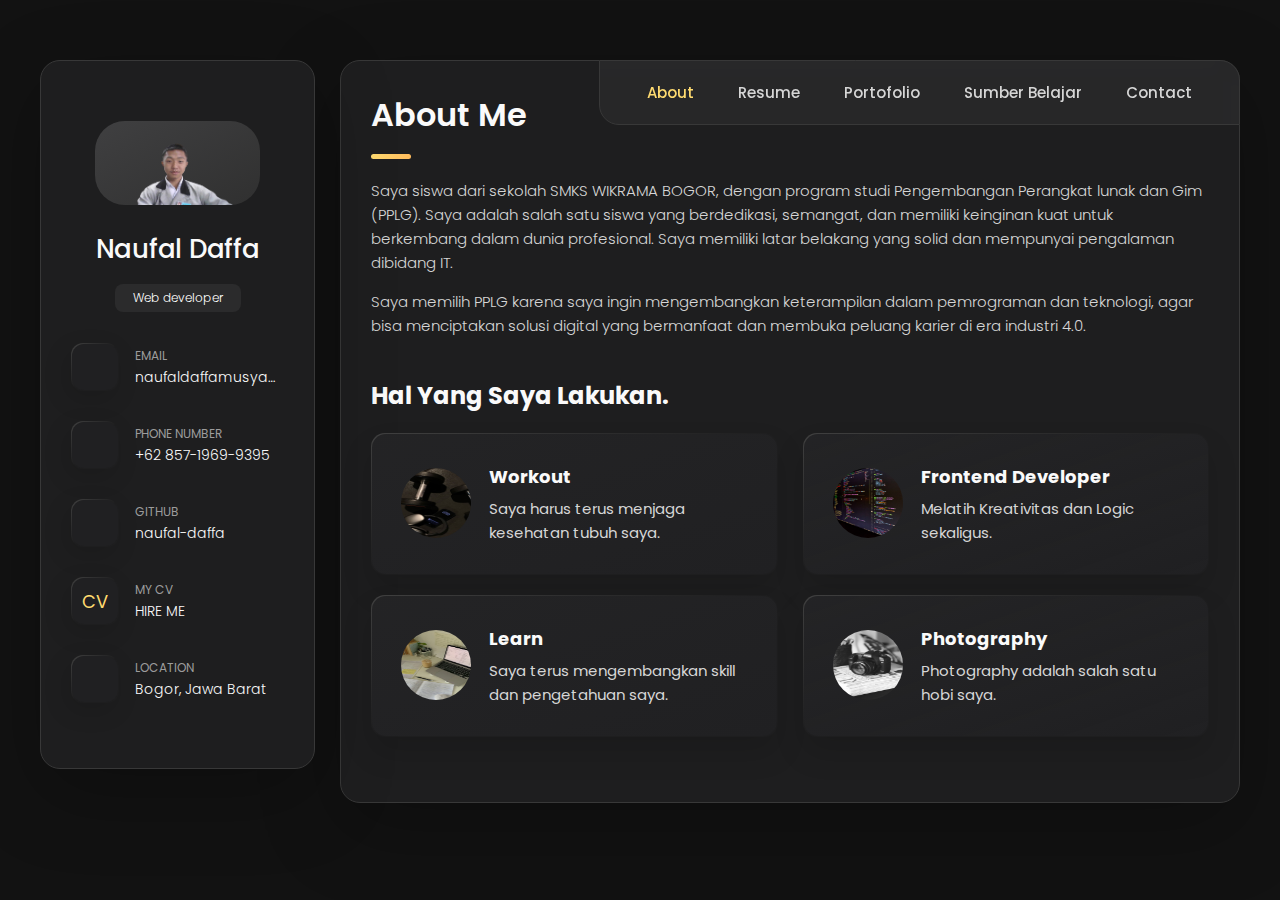
==== commit 00fb30ae: "Update index.html" ====
--- a/index.html
+++ b/index.html
@@ -218,7 +218,7 @@
 
         <section class="about-text">
           <p>
-            Saya siswa dari sekolah SMKS WIKRAMA BOGOR, dengan program studi Pengembangan Perangkat lunak dan Gim (PPLG). Saya adalah salah satu siswa yang berdedikasi, semangat, dan memiliki keinginan kuat untuk berkembang dalam dunia profesional.Saya memiliki latar belakang yang solid dan mempunyai pengalaman dibidang IT.
+            Saya siswa dari sekolah SMKS WIKRAMA BOGOR, dengan program studi Pengembangan Perangkat lunak dan Gim (PPLG). Saya adalah salah satu siswa yang berdedikasi, semangat, dan memiliki keinginan kuat untuk berkembang dalam dunia profesional. Saya memiliki latar belakang yang solid dan mempunyai pengalaman dibidang IT.
           </p>
 
           <p>
@@ -856,4 +856,4 @@
 
 </body>
 
-</html>+</html>
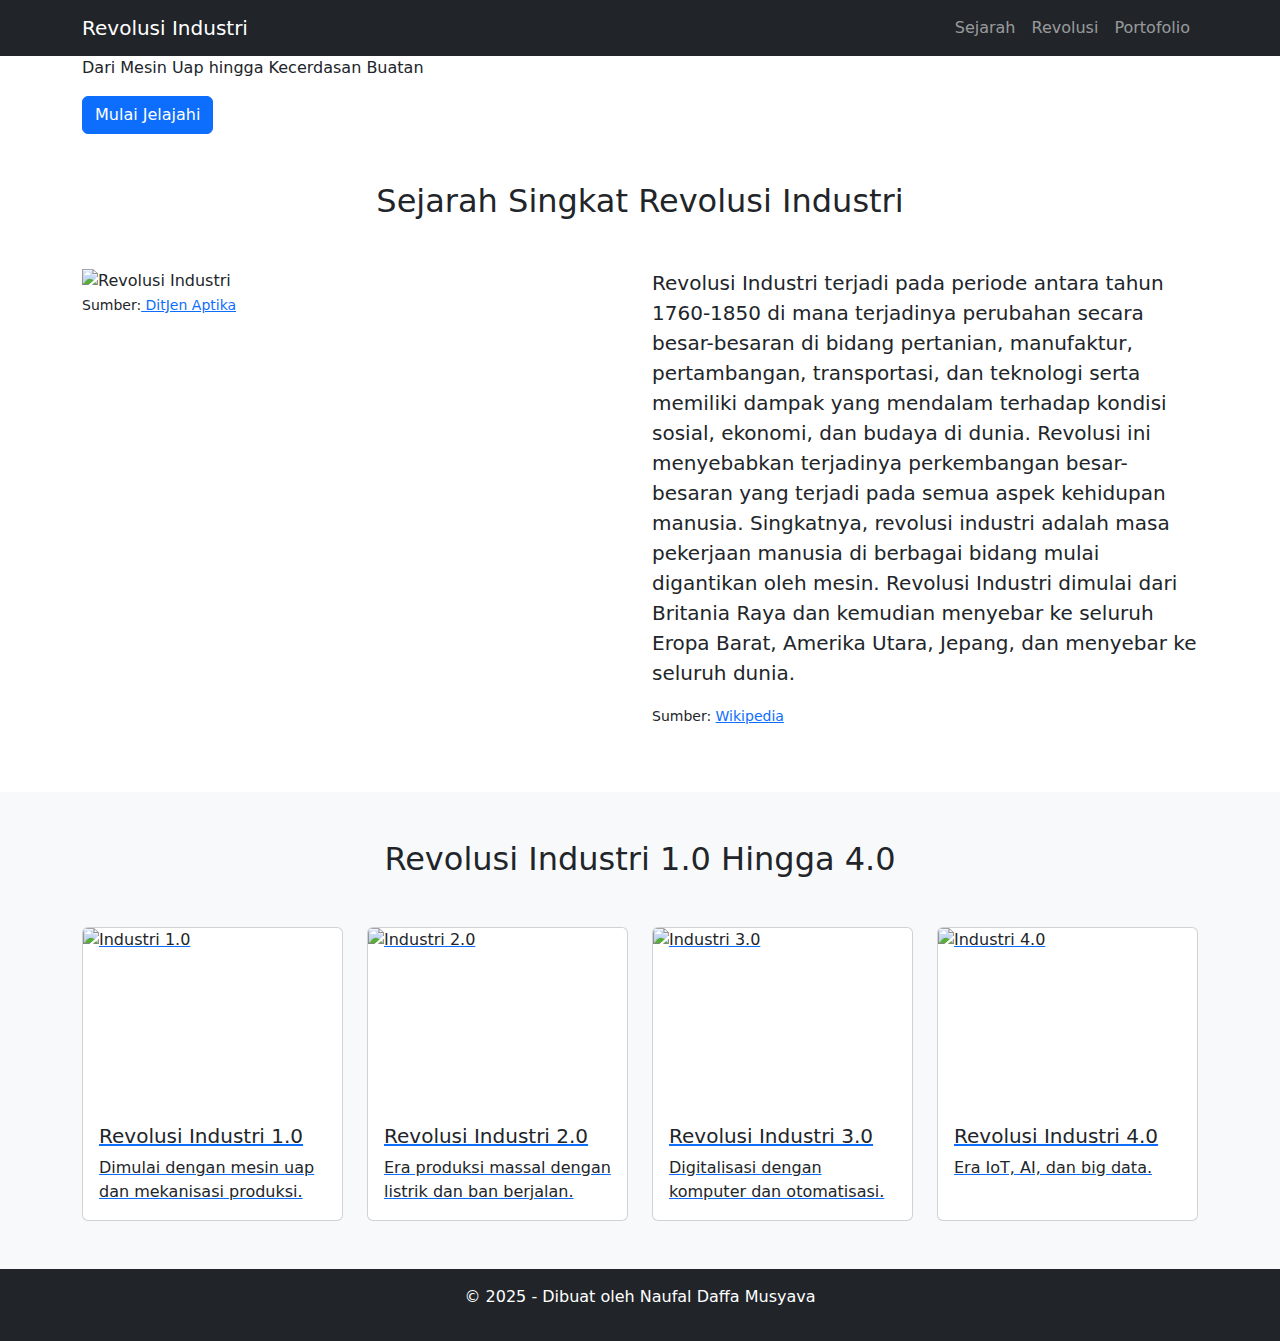
==== commit 9a392208: "Update index.html" ====
--- a/index.html
+++ b/index.html
@@ -1,859 +1,152 @@
 <!DOCTYPE html>
-<html lang="en">
-
+<html lang="id">
 <head>
   <meta charset="UTF-8">
-  <meta http-equiv="X-UA-Compatible" content="IE=edge">
   <meta name="viewport" content="width=device-width, initial-scale=1.0">
-  <title>Personal Web</title>
+  <title>Revolusi Industri</title>
+  <!-- Bootstrap CSS -->
+  <link href="https://cdn.jsdelivr.net/npm/bootstrap@5.3.0/dist/css/bootstrap.min.css" rel="stylesheet">
+  <!-- Animate CSS -->
+  <link rel="stylesheet" href="https://cdnjs.cloudflare.com/ajax/libs/animate.css/4.1.1/animate.min.css">
+  <!-- Google Fonts -->
+  <link href="https://fonts.googleapis.com/css2?family=Roboto:wght@400;700&family=Montserrat:wght@700&display=swap" rel="stylesheet">
+  <!-- Custom CSS -->
+  <link rel="stylesheet" href="style.css">
+</head>
+<body>
+  <!-- Navbar -->
+  <nav class="navbar navbar-expand-lg navbar-dark bg-dark fixed-top ">
+    <div class="container">
+      <a class="navbar-brand" href="#">Revolusi Industri</a>
+      <button class="navbar-toggler" type="button" data-bs-toggle="collapse" data-bs-target="#navbarNav">
+        <span class="navbar-toggler-icon"></span>
+      </button>
+      <div class="collapse navbar-collapse column-gap-3" id="navbarNav">
+        <ul class="navbar-nav ms-auto">
+          <li class="nav-item">
+            <a class="nav-link" href="#sejarah">Sejarah</a>
+          </li>
+          <li class="nav-item">
+            <a class="nav-link" href="#revolusi">Revolusi</a>
+          </li>
+          <!-- <li class="nav-item">
+            <a class="nav-link" href="#gallery">Galeri</a>
+          </li> -->
+          <li class="nav-item">
+            <a class="nav-link" href="../index.html">Portofolio</a>
+          </li>
+        </ul>
+      </div>
+    </div>
+  </nav>
 
-  <!--
-    - favicon
-  -->
-  <link rel="shortcut icon" href="./assets/images/logo.ico" type="image/x-icon">
+  <!-- Landing Page dengan Animasi -->
+  <header class="landing-page">
+    <div class="overlay"></div>
+    <div class="container">
+      <h1 class="animate__animated animate__fadeInDown">REVOLUSI INDUSTRI</h1>
+      <p class="animate__animated animate__fadeInUp">Dari Mesin Uap hingga Kecerdasan Buatan</p>
+      <a href="#sejarah" class="btn btn-primary animate__animated animate__fadeInUp animate__delay-1s">Mulai Jelajahi</a>
+    </div>
+  </header>
 
-  <!--
-    - custom css link
-  -->
-  <link rel="stylesheet" href="./assets/css/style.css">
+  <!-- Sejarah Singkat -->
+  <section id="sejarah" class="py-5">
+    <div class="container">
+      <h2 class="text-center mb-5">Sejarah Singkat Revolusi Industri</h2>
+      <div class="row">
+        <div class="col-md-6">
+          <img src="img/Industrial revolution stages and manufacturing development outline diagram.jpg" alt="Revolusi Industri" height="400">
+          <p><small>Sumber:<a href="https://www.google.com/url?sa=i&url=https%3A%2F%2Faptika.kominfo.go.id%2F2020%2F01%2Frevolusi-industri-4-0%2F&psig=AOvVaw113Z467KuqNn9ciglMA8Jx&ust=1739928129316000&source=images&cd=vfe&opi=89978449&ved=0CBQQjRxqFwoTCIjx1MKHzIsDFQAAAAAdAAAAABAE"> DitJen Aptika</a></small></p>
+        </div>
+        <div class="col-md-6">
+          <p class="lead">Revolusi Industri terjadi pada periode antara tahun 1760-1850 di mana terjadinya perubahan secara besar-besaran di bidang pertanian, manufaktur, pertambangan, transportasi, dan teknologi serta memiliki dampak yang mendalam terhadap kondisi sosial, ekonomi, dan budaya di dunia. Revolusi ini menyebabkan terjadinya perkembangan besar-besaran yang terjadi pada semua aspek kehidupan manusia. Singkatnya, revolusi industri adalah masa pekerjaan manusia di berbagai bidang mulai digantikan oleh mesin. Revolusi Industri dimulai dari Britania Raya dan kemudian menyebar ke seluruh Eropa Barat, Amerika Utara, Jepang, dan menyebar ke seluruh dunia.</p>
+          <p><small>Sumber: <a href="https://id.wikipedia.org/wiki/Revolusi_Industri" target="_blank">Wikipedia</a></small></p>
+        </div>
+      </div>
+    </div>
+  </section>
 
-  <!--
-    - google font link
-  -->
-  <link rel="preconnect" href="https://fonts.googleapis.com">
-  <link rel="preconnect" href="https://fonts.gstatic.com" crossorigin>
-  <link href="https://fonts.googleapis.com/css2?family=Poppins:wght@300;400;500;600&display=swap" rel="stylesheet">
-</head>
+  <!-- Revolusi Industri 1.0 hingga 4.0 -->
+  <section id="revolusi" class="py-5 bg-light">
+    <div class="container">
+      <h2 class="text-center mb-5">Revolusi Industri 1.0 Hingga 4.0</h2>
+      <div class="row">
+        <div class="col-md-3">
+          <a href="Halaman/hal1.html">
+            <div class="card h-100 animate__animated animate__fadeIn">
+              <img src="img/WhatsApp Image 2025-02-18 at 08.19.21_e793ef65.jpg" class="card-img-top" alt="Industri 1.0" height="180">
+              <div class="card-body">
+                <h5 class="card-title">Revolusi Industri 1.0</h5>
+                <p class="card-text">Dimulai dengan mesin uap dan mekanisasi produksi.</p>
+              </div>
+            </div>
+          </a>
+        </div>
+        <div class="col-md-3">
+          <a href="Halaman/hal2.html">
+          <div class="card h-100 animate__animated animate__fadeIn animate__delay-1s">
+            <img src="img/WhatsApp Image 2025-02-18 at 08.19.14_c613387f.jpg" class="card-img-top" alt="Industri 2.0" height="180">
+            <div class="card-body">
+              <h5 class="card-title">Revolusi Industri 2.0</h5>
+              <p class="card-text">Era produksi massal dengan listrik dan ban berjalan.</p>
+            </div>
+          </div>
+        </a>
+        </div>
+        <div class="col-md-3">
+          <a href="Halaman/hal3.html">
+          <div class="card h-100 animate__animated animate__fadeIn animate__delay-2s">
+            <img src="img/WhatsApp Image 2025-02-18 at 08.18.27_1ab69de2.jpg" class="card-img-top" alt="Industri 3.0" height="180">
+            <div class="card-body">
+              <h5 class="card-title">Revolusi Industri 3.0</h5>
+              <p class="card-text">Digitalisasi dengan komputer dan otomatisasi.</p>
+            </div>
+          </div>
+        </a>
+        </div>
+        <div class="col-md-3">
+          <a href="Halaman/hal4.html">
+          <div class="card h-100 animate__animated animate__fadeIn animate__delay-3s">
+            <img src="img/WhatsApp Image 2025-02-18 at 08.19.20_a5dd3597.jpg" class="card-img-top" alt="Industri 4.0" height="180">
+            <div class="card-body">
+              <h5 class="card-title">Revolusi Industri 4.0</h5>
+              <p class="card-text">Era IoT, AI, dan big data.</p>
+            </div>
+          </div>
+        </a>
+        </div>
+      </div>
+    </div>
+  </section>
 
-<body>
+  <!-- Galeri -->
+  <!-- <section id="gallery" class="py-5">
+    <div class="container">
+      <h2 class="text-center mb-5">Galeri</h2>
+      <div class="row">
+        <div class="col-md-4">
+          <img src="images/gallery-1.j" class="img-fluid rounded shadow mb-4" alt="Galeri 1">
+        </div>
+        <div class="col-md-4">
+          <img src="images/gallery-2.jpg" class="img-fluid rounded shadow mb-4" alt="Galeri 2">
+        </div>
+        <div class="col-md-4">
+          <img src="images/gallery-3.jpg" class="img-fluid rounded shadow mb-4" alt="Galeri 3">
+        </div>
+      </div>
+    </div>
+  </section> -->
 
-  <!--
-    - #MAIN
-  -->
+  <!-- Footer -->
+  <footer class="bg-dark text-white text-center py-3">
+    <p>&copy; 2025 - Dibuat oleh Naufal Daffa Musyava</p>
+  </footer>
 
-  <main>
-
-    <!--scroll
-      - #SIDEBAR
-    -->
-
-    <aside class="sidebar" data-sidebar>
-
-      <div class="sidebar-info">
-
-        <figure class="avatar-box">
-          <img src="WhatsApp_Image_2024-12-02_at_14.55.06_47597c21-removebg-preview.png" width="80">
-        </figure>
-
-        <div class="info-content">
-          <h1 class="name">Naufal Daffa</h1>
-
-          <p class="title">Web developer</p>
-        </div>
-
-        <button class="info_more-btn" data-sidebar-btn>
-          <span>Show Contacts</span>
-
-          <ion-icon name="chevron-down"></ion-icon>
-        </button>
-
-      </div>
-
-      <div class="sidebar-info_more">
-
-        <div class="separator"></div>
-          <footer>
-              <ul class="contacts-list">
-
-                <li class="contact-item">
-
-                  <div class="icon-box">
-                    <ion-icon name="mail-outline"></ion-icon>
-                  </div>
-
-                  <div class="contact-info">
-                    <p class="contact-title">Email</p>
-
-                    <a href="mailto:naufaldaffamusyava@gmail.com" class="contact-link">naufaldaffamusyava@gmail.com</a>
-                  </div>
-
-                </li>
-
-                <li class="contact-item">
-
-                  <div class="icon-box">
-                    <ion-icon name="phone-portrait-outline"></ion-icon>
-                  </div>
-
-                  <div class="contact-info">
-                    <p class="contact-title">PHONE NUMBER</p>
-
-                    <a href="tel:+6285719699395" class="contact-link">+62 857-1969-9395</a>
-                  </div>
-
-                </li>
-
-                <li class="contact-item">
-
-                  <div class="icon-box">
-                    <ion-icon name="logo-github"></ion-icon>
-                  </div>
-
-                  <div class="contact-info">
-                    <p class="contact-title">GITHUB</p>
-
-                    <a href="https://github.com/naufal-daffa" class="contact-link" target="_blank">naufal-daffa</a>
-                  </div>
-
-                </li>
-
-                <li class="contact-item">
-
-                  <div class="icon-box">
-                      <p>CV</p>
-                  </div>
-
-                  <div class="contact-info">
-                    <p class="contact-title">MY CV</p>
-
-                    <a href="CV.pdf.pdf" class="contact-link" target="_blank">HIRE ME</a>
-                  </div>
-
-                </li>
-
-                <li class="contact-item">
-
-                  <div class="icon-box">
-                    <ion-icon name="location-outline"></ion-icon>
-                  </div>
-
-                  <div class="contact-info">
-                    <p class="contact-title">LOCATION</p>
-
-                    <address>Bogor, Jawa Barat</address>
-                  </div>
-
-                </li>
-
-              </ul>
-
-              <div class="separator"></div>
-
-              <ul class="social-list">
-
-                <li class="social-item">
-                  <a href="https://www.tiktok.com/@daffa8025" class="social-link" target="_blank">
-                    <ion-icon name="logo-tiktok"></ion-icon>
-                  </a>
-                </li>
-
-                <li class="social-item">
-                  <a href="https://www.instagram.com/d_affaaaa/" class="social-link" target="_blank">
-                    <ion-icon name="logo-instagram"></ion-icon>
-                  </a>
-                </li>
-
-              </ul>
-          </footer>
-
-      </div>
-
-    </aside>
-
-
-
-
-
-    <!--
-      - #main-content
-    -->
-
-    <div class="main-content">
-
-      <!--
-        - #NAVBAR
-      -->
-
-      <nav class="navbar">
-
-        <ul class="navbar-list">
-
-          <li class="navbar-item">
-            <button class="navbar-link  active" data-nav-link>About</button>
-          </li>
-
-          <li class="navbar-item">
-            <button class="navbar-link" data-nav-link>Resume</button>
-          </li>
-
-          <li class="navbar-item">
-            <button class="navbar-link" data-nav-link>Portofolio</button>
-          </li>
-
-          <li class="navbar-item">
-            <button class="navbar-link" data-nav-link>Sumber Belajar</button>
-          </li>
-
-          <li class="navbar-item">
-            <button class="navbar-link" data-nav-link>Contact</button>
-          </li>
-
-        </ul>
-
-      </nav>
-
-
-
-
-
-      <!--
-        - #ABOUT
-      -->
-
-      <article class="about  active" data-page="about">
-
-        <header>
-          <h2 class="h2 article-title">About me</h2>
-        </header>
-
-        <section class="about-text">
-          <p>
-            Saya siswa dari sekolah SMKS WIKRAMA BOGOR, dengan program studi Pengembangan Perangkat lunak dan Gim (PPLG). Saya adalah salah satu siswa yang berdedikasi, semangat, dan memiliki keinginan kuat untuk berkembang dalam dunia profesional. Saya memiliki latar belakang yang solid dan mempunyai pengalaman dibidang IT.
-          </p>
-
-          <p>
-            Saya memilih PPLG karena saya ingin mengembangkan keterampilan dalam pemrograman dan teknologi, agar bisa menciptakan solusi digital yang bermanfaat dan membuka peluang karier di era industri 4.0.
-          </p>
-        </section>
-
-
-        <!--
-          - service
-        -->
-
-        <section class="service">
-
-          <h3 class="h3 service-title">Hal Yang Saya Lakukan.</h3>
-
-          <ul class="service-list">
-
-            <li class="service-item">
-
-              <div class="service-icon-box">
-                <img src="assets/imgmain/download (4).jpeg" alt="" width="70" height="70">
-              </div>
-
-              <div class="service-content-box">
-                <h4 class="h4 service-item-title">Workout</h4>
-
-                <p class="service-item-text">
-                  Saya harus terus menjaga kesehatan tubuh saya.
-                </p>
-              </div>
-
-            </li>
-
-            <li class="service-item">
-
-              <div class="service-icon-box">
-                <img src="assets/imgmain/Mindsers Blog_ Inspirer les devs, un article à la fois.jpeg" alt="" width="70" height="70">
-              </div>
-
-              <div class="service-content-box">
-                <h4 class="h4 service-item-title">Frontend developer</h4>
-
-                <p class="service-item-text">
-                  Melatih Kreativitas dan Logic sekaligus.
-                </p>
-              </div>
-
-            </li>
-
-            <li class="service-item">
-
-              <div class="service-icon-box">
-                <img src="assets/imgmain/download (3).jpeg" alt="" width="70" height="70">
-              </div>
-
-              <div class="service-content-box">
-                <h4 class="h4 service-item-title">Learn</h4>
-
-                <p class="service-item-text">
-                  Saya terus mengembangkan skill dan pengetahuan saya.
-                </p>
-              </div>
-
-            </li>
-
-            <li class="service-item">
-
-              <div class="service-icon-box">
-                <img src="assets/imgmain/Kamera.jpeg" alt="" width="70" height="70">
-              </div>
-
-              <div class="service-content-box">
-                <h4 class="h4 service-item-title">Photography</h4>
-
-                <p class="service-item-text">
-                  Photography adalah salah satu hobi saya.
-                </p>
-              </div>
-
-            </li>
-
-          </ul>
-
-        </section>
-
-
-
-
-
-        <div class="modal-container" data-modal-container>
-
-          <div class="overlay" data-overlay></div>
-
-          <section class="testimonials-modal">
-
-            <button class="modal-close-btn" data-modal-close-btn>
-              <ion-icon name="close-outline"></ion-icon>
-            </button>
-
-            <div class="modal-img-wrapper">
-              <figure class="modal-avatar-box">
-                <img src="" alt="" width="80" data-modal-img>
-              </figure>
-
-              <img src="" alt="quote icon">
-            </div>
-
-            <div class="modal-content">
-
-              <h4 class="h3 modal-title" data-modal-title></h4>
-
-              <time datetime="2021-06-14"></time>
-
-              <div data-modal-text>
-              </div>
-
-            </div>
-
-          </section>
-
-        </div>
-
-
-      </article>
-
-
-
-
-
-      <!--
-        - #RESUME
-      -->
-
-      <article class="resume" data-page="resume">
-
-        <header>
-          <h2 class="h2 article-title">Resume</h2>
-        </header>
-
-        <section class="timeline">
-
-          <div class="title-wrapper">
-            <div class="icon-box">
-              <ion-icon name="book-outline"></ion-icon>
-            </div>
-
-            <h3 class="h3">Pendidikan</h3>
-          </div>
-
-          <ol class="timeline-list">
-
-            <li class="timeline-item">
-
-              <h4 class="h4 timeline-item-title">SMKS WIKRAMA BOGOR</h4>
-
-              <span>2024-present</span>
-
-              <p class="timeline-text">
-                Pengembangan Perangkat Lunak dan Gim.
-              </p>
-
-            </li>
-
-            <li class="timeline-item">
-
-              <h4 class="h4 timeline-item-title">SMPIT RAUDHOTUL JANNAH</h4>
-
-              <span>2015 - 2021</span>
-
-              <p class="timeline-text">
-                Pemimpin Organisasi.
-              </p>
-
-            </li>
-
-          </ol>
-
-        </section>
-
-        
-
-        <section class="skill">
-
-          <h3 class="h3 skills-title">My skills</h3>
-
-          <ul class="skills-list content-card">
-
-            <li class="skills-item">
-
-              <div class="title-wrapper">
-                <h5 class="h5">Web design</h5>
-                <data value="80">80%</data>
-              </div>
-
-              <div class="skill-progress-bg">
-                <div class="skill-progress-fill" style="width: 80%;"></div>
-              </div>
-
-            </li>
-
-            <li class="skills-item">
-
-              <div class="title-wrapper">
-                <h5 class="h5">Pemograman</h5>
-                <data value="60">60%</data>
-              </div>
-
-              <div class="skill-progress-bg">
-                <div class="skill-progress-fill" style="width: 60%;"></div>
-              </div>
-
-            </li>
-
-            <li class="skills-item">
-
-              <div class="title-wrapper">
-                <h5 class="h5">Figma</h5>
-                <data value="80">80%</data>
-              </div>
-
-              <div class="skill-progress-bg">
-                <div class="skill-progress-fill" style="width: 80%;"></div>
-              </div>
-
-            </li>
-
-            <li class="skills-item">
-
-              <div class="title-wrapper">
-                <h5 class="h5">MS. EXCEL</h5>
-                <data value="50">50%</data>
-              </div>
-
-              <div class="skill-progress-bg">
-                <div class="skill-progress-fill" style="width: 50%;"></div>
-              </div>
-
-            </li>
-
-          </ul>
-
-        </section>
-
-      </article>
-
-
-
-
-
-      <!--
-        - #PORTOFOLIO
-      -->
-
-      <article class="portofolio" data-page="portofolio">
-
-        <header>
-          <h2 class="h2 article-title">Portofolio</h2>
-        </header>
-
-        <section class="projects">
-
-          <ul class="filter-list">
-
-            <li class="filter-item">
-              <button class="active" data-filter-btn>All</button>
-            </li>
-
-            <li class="filter-item">
-              <button data-filter-btn>IBM</button>
-            </li>
-
-            <li class="filter-item">
-              <button data-filter-btn>K3</button>
-            </li>
-
-            <li class="filter-item">
-              <button data-filter-btn>Dicoding</button>
-            </li>
-
-            <li class="filter-item">
-              <button data-filter-btn>Pipas</button>
-            </li>
-
-          </ul>
-
-          <div class="filter-select-box">
-
-            <button class="filter-select" data-select>
-
-              <div class="select-value" data-selecct-value>Select category</div>
-
-              <div class="select-icon">
-                <ion-icon name="chevron-down"></ion-icon>
-              </div>
-
-            </button>
-
-            <ul class="select-list">
-
-              <li class="select-item">
-                <button data-select-item>All</button>
-              </li>
-
-              <li class="select-item">
-                <button data-select-item>IBM</button>
-              </li>
-
-              <li class="select-item">
-                <button data-select-item>K3</button>
-              </li>
-
-              <li class="select-item">
-                <button data-select-item>Dicoding</button>
-              </li>
-
-              <li class="select-item">
-                <button data-select-item>Pipas</button>
-              </li>
-
-            </ul>
-
-          </div>
-
-          <ul class="project-list">
-
-            <li class="project-item  active" data-filter-item data-category="dicoding">
-              <a href="assets/images/Screenshot 2024-12-17 124616.png">
-
-                <figure class="project-img">
-                  <div class="project-item-icon-box">
-                    <p>Click</p>
-                  </div>
-
-                  <img src="assets/images/Screenshot 2024-12-17 124616.png" alt="">
-                </figure>
-
-                <h3 class="project-title">Dicoding</h3>
-
-                <p class="project-category">Belajar pemograman dasar web.</p>
-
-              </a>
-            </li>
-
-            <li class="project-item  active" data-filter-item data-category="k3">
-              <a href="assets/images/Screenshot 2024-12-17 124803.png">
-
-                <figure class="project-img">
-                  <div class="project-item-icon-box">
-                    <p>Click</p>
-                  </div>
-
-                  <img src="assets/images/Screenshot 2024-12-17 124803.png" alt="" >
-                </figure>
-
-                <h3 class="project-title">International Labour Organization</h3>
-
-                <p class="project-category">K3</p>
-
-              </a>
-            </li>
-
-            <li class="project-item  active" data-filter-item data-category="ibm">
-              <a href="assets/images/IBM/Screenshot 2024-12-17 124636.png">
-
-                <figure class="project-img">
-                  <div class="project-item-icon-box">
-                    <p>Click</p>
-                  </div>
-
-                  <img src="assets/images/IBM/Screenshot 2024-12-17 124636.png" alt="" >
-                </figure>
-
-                <h3 class="project-title">IBM</h3>
-
-                <p class="project-category">Web Development Basic</p>
-
-              </a>
-            </li>
-
-            <li class="project-item  active" data-filter-item data-category="ibm">
-              <a href="assets/images/IBM/Screenshot 2024-12-17 124654.png">
-
-                <figure class="project-img">
-                  <div class="project-item-icon-box">
-                    <p>Click</p>
-                  </div>
-
-                  <img src="assets/images/IBM/Screenshot 2024-12-17 124654.png" alt="" >
-                </figure>
-
-                <h3 class="project-title">IBM</h3>
-
-                <p class="project-category">Create a credibly account</p>
-
-              </a>
-            </li>
-
-            <li class="project-item  active" data-filter-item data-category="ibm">
-              <a href="assets/images/IBM/Screenshot 2024-12-17 124706.png">
-
-                <figure class="project-img">
-                  <div class="project-item-icon-box">
-                    <p>Click</p>
-                  </div>
-
-                  <img src="assets/images/IBM/Screenshot 2024-12-17 124706.png" alt="" >
-                </figure>
-
-                <h3 class="project-title">IBM</h3>
-
-                <p class="project-category">Develop an interactive task web page</p>
-
-              </a>
-            </li>
-
-            <li class="project-item  active" data-filter-item data-category="ibm">
-              <a href="assets/images/IBM/Screenshot 2024-12-17 124726.png">
-
-                <figure class="project-img">
-                  <div class="project-item-icon-box">
-                    <p>Click</p>
-                  </div>
-
-                  <img src="assets/images/IBM/Screenshot 2024-12-17 124726.png" alt="" >
-                </figure>
-
-                <h3 class="project-title">IBM</h3>
-
-                <p class="project-category">Bringing website to life with Javascript</p>
-
-              </a>
-            </li>
-
-            <li class="project-item  active" data-filter-item data-category="pipas">
-                <a href="Pipas/index.html" target="_blank">
-  
-                  <figure class="project-img">
-                    <div class="project-item-icon-box">
-                      <p>Click</p>
-                    </div>
-  
-                    <img src="Pipas/Screenshot 2024-12-18 143840.png" alt="" >
-                  </figure>
-  
-                  <h3 class="project-title">TUGAS</h3>
-  
-                  <p class="project-category">PIPAS</p>
-  
-                </a>
-              </li>
-
-          </ul>
-
-        </section>
-
-      </article>
-
-
-
-
-
-      <!--
-        - #BLOG
-      -->
-
-      <article class="sumber belajar" data-page="sumber belajar">
-
-        <header>
-          <h2 class="h2 article-title">Sumber Belajar</h2>
-        </header>
-
-        <section class="blog-posts">
-
-          <ul class="blog-posts-list">
-
-            <li class="blog-post-item">
-              <a href="https://smkwikrama.sch.id/" target="_blank">
-
-                <figure class="blog-banner-box">
-                  <img src="assets/imgmain/wikrama-logo-removebg-preview.png" alt="" >
-                </figure>
-
-                <div class="blog-content">
-
-                  <h3 class="h3 blog-item-title">SMKS WIKRAMA BOGOR</h3>
-
-                  <p class="blog-text">
-                    SMK Wikrama Bogor adalah sekolah menengah kejuruan yang berkomitmen mencetak lulusan yang kompeten, berdaya saing global, dan siap menghadapi dunia kerja maupun melanjutkan pendidikan ke jenjang yang lebih tinggi.
-                  </p>
-
-                </div>
-
-              </a>
-            </li>
-
-            <li class="blog-post-item">
-              <a href="https://www.dicoding.com/academies/256/corridor" target="_blank">
-
-                <figure class="blog-banner-box">
-                  <img src="assets/imgmain/WhatsApp_Image_2024-12-17_at_22.09.11_d994aded-removebg-preview.png" alt="Best fonts every designer" >
-                </figure>
-
-                <div class="blog-content">
-
-                  
-
-                  <h3 class="h3 blog-item-title">Dicoding</h3>
-
-                  <p class="blog-text">
-                    Kursus ini dirancang untuk membekali peserta dengan keterampilan praktis dan teoritis dalam membangun perangkat lunak modern.
-                  </p>
-
-                </div>
-
-              </a>
-            </li>
-
-            <li class="blog-post-item">
-              <a href="https://www.w3schools.com/" target="_blank">
-
-                <figure class="blog-banner-box">
-                  <img src="assets/imgmain/WhatsApp_Image_2024-12-17_at_22.09.10_2768d2e7-removebg-preview.png" alt="Design digest #80" >
-                </figure>
-
-                <div class="blog-content">
-
-                  
-
-                  <h3 class="h3 blog-item-title">W3scholl</h3>
-
-                  <p class="blog-text">
-                    Sebuah web yang memudahkan kita untuk belajar terkait dasar-dasar pemograman dari Web developer, game developer, dan lainnya.
-                  </p>
-
-                </div>
-
-              </a>
-            </li>
-
-            <li class="blog-post-item">
-              <a href="https://www.youtube.com/@deaafrizal" target="_blank">
-
-                <figure class="blog-banner-box">
-                  <img src="assets/imgmain/deaafrizal.jpg" alt="UI interactions of the week" >
-                </figure>
-
-                <div class="blog-content">
-
-                  
-
-                  <h3 class="h3 blog-item-title">Dea Afrizal</h3>
-
-                  <p class="blog-text">
-                    Seorang konten kreator yang membantu kita untuk mempelajari dunia pemograman dengan bahasan yang mudah.
-                  </p>
-
-                </div>
-
-              </a>
-            </li>
-
-          </ul>
-
-        </section>
-
-      </article>
-
-
-
-
-
-      <!--
-        - #CONTACT
-      -->
-
-      <article class="contact" data-page="contact">
-
-        <header>
-          <h2 class="h2 article-title">Contact</h2>
-        </header>
-
-        <section class="mapbox" data-mapbox>
-          <figure>
-            <iframe
-              src="https://www.google.com/maps/embed?pb=!1m18!1m12!1m3!1d303.41647083296306!2d106.86269079991327!3d-6.6784820517086!2m3!1f0!2f0!3f0!3m2!1i1024!2i768!4f13.1!3m3!1m2!1s0x2e69c9086885f69f%3A0x1057a196066cabcf!2sJl.%20H.%20Jalil%20No.28%2C%20Banjar%20Wangi%2C%20Kec.%20Ciawi%2C%20Kabupaten%20Bogor%2C%20Jawa%20Barat%2016720!5e0!3m2!1sen!2sid!4v1735037035254!5m2!1sen!2sid" 
-              width="400"></iframe>
-          </figure>
-        </section>
-
-        <section class="contact-form">
-
-          <h3 class="h3 form-title">Contact Form</h3>
-
-          <form action="https://formspree.io/f/mrbbbpqd" class="form" data-form method="post">
-
-            <div class="input-wrapper">
-              <input type="text" id="full-name" name="full-name" class="form-input" placeholder="Nama..." required data-form-input>
-
-              <input type="email" id="email" name="email" class="form-input" placeholder="Alamat email..." required data-form-input>
-            </div>
-
-            <textarea id="message" name="message" class="form-input" placeholder="Masukan Pesan..." required data-form-input></textarea>
-
-            <button class="form-btn" type="submit" disabled data-form-btn>
-              <ion-icon name="paper-plane"></ion-icon>
-              <span>Kirim</span>
-            </button>
-
-          </form>
-
-        </section>
-
-      </article>
-
-    </div>
-
-  </main>
-
-
-    
-
-
-
-  <!--
-    - custom js link
-  -->
-  <script src="./assets/js/script.js"></script>
-
-  <!--
-    - ionicon link
-  -->
-  <script type="module" src="https://unpkg.com/ionicons@5.5.2/dist/ionicons/ionicons.esm.js"></script>
-  <script nomodule src="https://unpkg.com/ionicons@5.5.2/dist/ionicons/ionicons.js"></script>
-
+  <!-- Bootstrap JS dan Popper -->
+  <script src="https://cdn.jsdelivr.net/npm/@popperjs/core@2.11.6/dist/umd/popper.min.js"></script>
+  <script src="https://cdn.jsdelivr.net/npm/bootstrap@5.3.0/dist/js/bootstrap.min.js"></script>
+  <!-- Custom JS -->
+  <script src="script.js"></script>
 </body>
-
 </html>
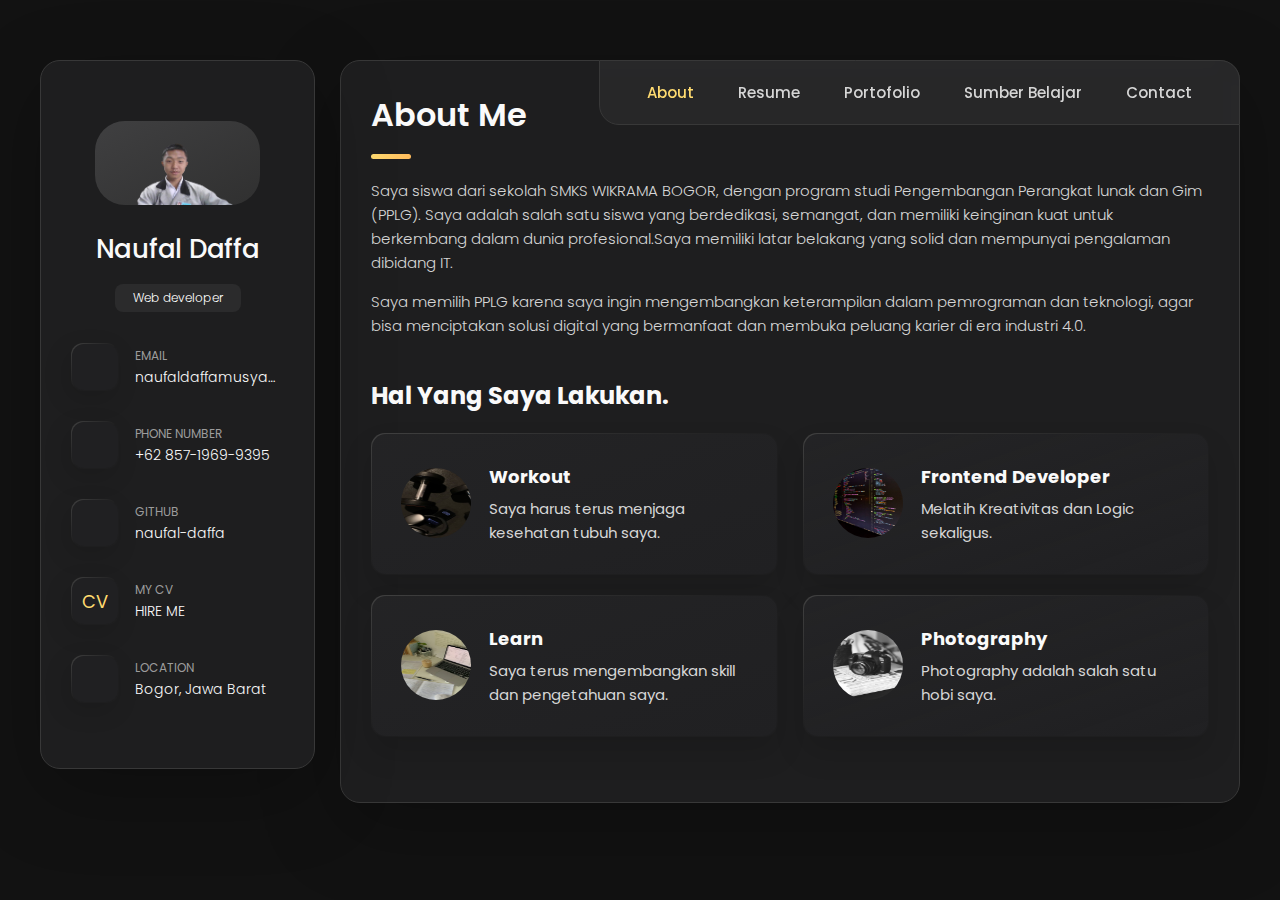
==== commit 5444e594: "Update index.html" ====
--- a/index.html
+++ b/index.html
@@ -1,152 +1,931 @@
 <!DOCTYPE html>
-<html lang="id">
+<html lang="en">
+
 <head>
   <meta charset="UTF-8">
+  <meta http-equiv="X-UA-Compatible" content="IE=edge">
   <meta name="viewport" content="width=device-width, initial-scale=1.0">
-  <title>Revolusi Industri</title>
-  <!-- Bootstrap CSS -->
-  <link href="https://cdn.jsdelivr.net/npm/bootstrap@5.3.0/dist/css/bootstrap.min.css" rel="stylesheet">
-  <!-- Animate CSS -->
-  <link rel="stylesheet" href="https://cdnjs.cloudflare.com/ajax/libs/animate.css/4.1.1/animate.min.css">
-  <!-- Google Fonts -->
-  <link href="https://fonts.googleapis.com/css2?family=Roboto:wght@400;700&family=Montserrat:wght@700&display=swap" rel="stylesheet">
-  <!-- Custom CSS -->
-  <link rel="stylesheet" href="style.css">
+  <title>Personal Web</title>
+
+  <!--
+    - favicon
+  -->
+  <link rel="shortcut icon" href="./assets/images/logo.ico" type="image/x-icon">
+
+  <!--
+    - custom css link
+  -->
+  <link rel="stylesheet" href="./assets/css/style.css">
+
+  <!--
+    - google font link
+  -->
+  <link rel="preconnect" href="https://fonts.googleapis.com">
+  <link rel="preconnect" href="https://fonts.gstatic.com" crossorigin>
+  <link href="https://fonts.googleapis.com/css2?family=Poppins:wght@300;400;500;600&display=swap" rel="stylesheet">
 </head>
+
 <body>
-  <!-- Navbar -->
-  <nav class="navbar navbar-expand-lg navbar-dark bg-dark fixed-top ">
-    <div class="container">
-      <a class="navbar-brand" href="#">Revolusi Industri</a>
-      <button class="navbar-toggler" type="button" data-bs-toggle="collapse" data-bs-target="#navbarNav">
-        <span class="navbar-toggler-icon"></span>
-      </button>
-      <div class="collapse navbar-collapse column-gap-3" id="navbarNav">
-        <ul class="navbar-nav ms-auto">
-          <li class="nav-item">
-            <a class="nav-link" href="#sejarah">Sejarah</a>
+
+  <!--
+    #MAIN
+  -->
+
+  <main>
+
+    <!--scroll
+      - #SIDEBAR
+    -->
+
+    <aside class="sidebar" data-sidebar>
+
+      <div class="sidebar-info">
+
+        <figure class="avatar-box">
+          <img src="WhatsApp_Image_2024-12-02_at_14.55.06_47597c21-removebg-preview.png" width="80">
+        </figure>
+
+        <div class="info-content">
+          <h1 class="name">Naufal Daffa</h1>
+
+          <p class="title">Web developer</p>
+        </div>
+
+        <button class="info_more-btn" data-sidebar-btn>
+          <span>Show Contacts</span>
+
+          <ion-icon name="chevron-down"></ion-icon>
+        </button>
+
+      </div>
+
+      <div class="sidebar-info_more">
+
+        <div class="separator"></div>
+          <footer>
+              <ul class="contacts-list">
+
+                <li class="contact-item">
+
+                  <div class="icon-box">
+                    <ion-icon name="mail-outline"></ion-icon>
+                  </div>
+
+                  <div class="contact-info">
+                    <p class="contact-title">Email</p>
+
+                    <a href="mailto:naufaldaffamusyava@gmail.com" class="contact-link">naufaldaffamusyava@gmail.com</a>
+                  </div>
+
+                </li>
+
+                <li class="contact-item">
+
+                  <div class="icon-box">
+                    <ion-icon name="phone-portrait-outline"></ion-icon>
+                  </div>
+
+                  <div class="contact-info">
+                    <p class="contact-title">PHONE NUMBER</p>
+
+                    <a href="tel:+6285719699395" class="contact-link">+62 857-1969-9395</a>
+                  </div>
+
+                </li>
+
+                <li class="contact-item">
+
+                  <div class="icon-box">
+                    <ion-icon name="logo-github"></ion-icon>
+                  </div>
+
+                  <div class="contact-info">
+                    <p class="contact-title">GITHUB</p>
+
+                    <a href="https://github.com/naufal-daffa" class="contact-link" target="_blank">naufal-daffa</a>
+                  </div>
+
+                </li>
+
+                <li class="contact-item">
+
+                  <div class="icon-box">
+                      <p>CV</p>
+                  </div>
+
+                  <div class="contact-info">
+                    <p class="contact-title">MY CV</p>
+
+                    <a href="CV.pdf.pdf" class="contact-link" target="_blank">HIRE ME</a>
+                  </div>
+
+                </li>
+
+                <li class="contact-item">
+
+                  <div class="icon-box">
+                    <ion-icon name="location-outline"></ion-icon>
+                  </div>
+
+                  <div class="contact-info">
+                    <p class="contact-title">LOCATION</p>
+
+                    <address>Bogor, Jawa Barat</address>
+                  </div>
+
+                </li>
+
+              </ul>
+
+              <div class="separator"></div>
+
+              <ul class="social-list">
+
+                <li class="social-item">
+                  <a href="https://www.tiktok.com/@daffa8025" class="social-link" target="_blank">
+                    <ion-icon name="logo-tiktok"></ion-icon>
+                  </a>
+                </li>
+
+                <li class="social-item">
+                  <a href="https://www.instagram.com/d_affaaaa/" class="social-link" target="_blank">
+                    <ion-icon name="logo-instagram"></ion-icon>
+                  </a>
+                </li>
+
+              </ul>
+          </footer>
+
+      </div>
+
+    </aside>
+
+
+
+
+
+    <!--
+      - #main-content
+    -->
+
+    <div class="main-content">
+
+      <!--
+        - #NAVBAR
+      -->
+
+      <nav class="navbar">
+
+        <ul class="navbar-list">
+
+          <li class="navbar-item">
+            <button class="navbar-link  active" data-nav-link>About</button> 
           </li>
-          <li class="nav-item">
-            <a class="nav-link" href="#revolusi">Revolusi</a>
+
+          <li class="navbar-item">
+            <button class="navbar-link" data-nav-link>Resume</button>
           </li>
-          <!-- <li class="nav-item">
-            <a class="nav-link" href="#gallery">Galeri</a>
-          </li> -->
-          <li class="nav-item">
-            <a class="nav-link" href="../index.html">Portofolio</a>
+
+          <li class="navbar-item">
+            <button class="navbar-link" data-nav-link>Portofolio</button>
           </li>
+
+          <li class="navbar-item">
+            <button class="navbar-link" data-nav-link>Sumber Belajar</button>
+          </li>
+
+          <li class="navbar-item">
+            <button class="navbar-link" data-nav-link>Contact</button>
+          </li>
+
         </ul>
-      </div>
+
+      </nav>
+
+
+
+
+
+      <!--
+        - #ABOUT
+      -->
+
+      <article class="about  active" data-page="about">
+
+        <header>
+          <h2 class="h2 article-title">About me</h2>
+        </header>
+
+        <section class="about-text">
+          <p>
+            Saya siswa dari sekolah SMKS WIKRAMA BOGOR, dengan program studi Pengembangan Perangkat lunak dan Gim (PPLG). Saya adalah salah satu siswa yang berdedikasi, semangat, dan memiliki keinginan kuat untuk berkembang dalam dunia profesional.Saya memiliki latar belakang yang solid dan mempunyai pengalaman dibidang IT.
+          </p>
+
+          <p>
+            Saya memilih PPLG karena saya ingin mengembangkan keterampilan dalam pemrograman dan teknologi, agar bisa menciptakan solusi digital yang bermanfaat dan membuka peluang karier di era industri 4.0.
+          </p>
+        </section>
+
+
+        <!--
+          - service
+        -->
+
+        <section class="service">
+
+          <h3 class="h3 service-title">Hal Yang Saya Lakukan.</h3>
+
+          <ul class="service-list">
+
+            <li class="service-item">
+
+              <div class="service-icon-box">
+                <img src="assets/imgmain/download (4).jpeg" alt="" width="70" height="70">
+              </div>
+
+              <div class="service-content-box">
+                <h4 class="h4 service-item-title">Workout</h4>
+
+                <p class="service-item-text">
+                  Saya harus terus menjaga kesehatan tubuh saya.
+                </p>
+              </div>
+
+            </li>
+
+            <li class="service-item">
+
+              <div class="service-icon-box">
+                <img src="assets/imgmain/Mindsers Blog_ Inspirer les devs, un article à la fois.jpeg" alt="" width="70" height="70">
+              </div>
+
+              <div class="service-content-box">
+                <h4 class="h4 service-item-title">Frontend developer</h4>
+
+                <p class="service-item-text">
+                  Melatih Kreativitas dan Logic sekaligus.
+                </p>
+              </div>
+
+            </li>
+
+            <li class="service-item">
+
+              <div class="service-icon-box">
+                <img src="assets/imgmain/download (3).jpeg" alt="" width="70" height="70">
+              </div>
+
+              <div class="service-content-box">
+                <h4 class="h4 service-item-title">Learn</h4>
+
+                <p class="service-item-text">
+                  Saya terus mengembangkan skill dan pengetahuan saya.
+                </p>
+              </div>
+
+            </li>
+
+            <li class="service-item">
+
+              <div class="service-icon-box">
+                <img src="assets/imgmain/Kamera.jpeg" alt="" width="70" height="70">
+              </div>
+
+              <div class="service-content-box">
+                <h4 class="h4 service-item-title">Photography</h4>
+
+                <p class="service-item-text">
+                  Photography adalah salah satu hobi saya.
+                </p>
+              </div>
+
+            </li>
+
+          </ul>
+
+        </section>
+
+
+
+
+
+        <div class="modal-container" data-modal-container>
+
+          <div class="overlay" data-overlay></div>
+
+          <section class="testimonials-modal">
+
+            <button class="modal-close-btn" data-modal-close-btn>
+              <ion-icon name="close-outline"></ion-icon>
+            </button>
+
+            <div class="modal-img-wrapper">
+              <figure class="modal-avatar-box">
+                <img src="" alt="" width="80" data-modal-img>
+              </figure>
+
+              <img src="" alt="quote icon">
+            </div>
+
+            <div class="modal-content">
+
+              <h4 class="h3 modal-title" data-modal-title></h4>
+
+              <time datetime="2021-06-14"></time>
+
+              <div data-modal-text>
+              </div>
+
+            </div>
+
+          </section>
+
+        </div>
+
+
+      </article>
+
+
+
+
+
+      <!--
+        - #RESUME
+      -->
+
+      <article class="resume" data-page="resume">
+
+        <header>
+          <h2 class="h2 article-title">Resume</h2>
+        </header>
+
+        <section class="timeline">
+
+          <div class="title-wrapper">
+            <div class="icon-box">
+              <ion-icon name="book-outline"></ion-icon>
+            </div>
+
+            <h3 class="h3">Pendidikan</h3>
+          </div>
+
+          <ol class="timeline-list">
+
+            <li class="timeline-item">
+
+              <h4 class="h4 timeline-item-title">SMKS WIKRAMA BOGOR</h4>
+
+              <span>2024-present</span>
+
+              <p class="timeline-text">
+                Pengembangan Perangkat Lunak dan Gim.
+              </p>
+
+            </li>
+
+            <li class="timeline-item">
+
+              <h4 class="h4 timeline-item-title">SMPIT RAUDHOTUL JANNAH</h4>
+
+              <span>2015 - 2021</span>
+
+              <p class="timeline-text">
+                Pemimpin Organisasi.
+              </p>
+
+            </li>
+
+          </ol>
+
+        </section>
+
+        
+
+        <section class="skill">
+
+          <h3 class="h3 skills-title">My skills</h3>
+
+          <ul class="skills-list content-card">
+
+            <li class="skills-item">
+
+              <div class="title-wrapper">
+                <h5 class="h5">Web design</h5>
+                <data value="80">80%</data>
+              </div>
+
+              <div class="skill-progress-bg">
+                <div class="skill-progress-fill" style="width: 80%;"></div>
+              </div>
+
+            </li>
+
+            <li class="skills-item">
+
+              <div class="title-wrapper">
+                <h5 class="h5">Pemograman</h5>
+                <data value="60">60%</data>
+              </div>
+
+              <div class="skill-progress-bg">
+                <div class="skill-progress-fill" style="width: 60%;"></div>
+              </div>
+
+            </li>
+
+            <li class="skills-item">
+
+              <div class="title-wrapper">
+                <h5 class="h5">Figma</h5>
+                <data value="80">80%</data>
+              </div>
+
+              <div class="skill-progress-bg">
+                <div class="skill-progress-fill" style="width: 80%;"></div>
+              </div>
+
+            </li>
+
+            <li class="skills-item">
+
+              <div class="title-wrapper">
+                <h5 class="h5">MS. EXCEL</h5>
+                <data value="50">50%</data>
+              </div>
+
+              <div class="skill-progress-bg">
+                <div class="skill-progress-fill" style="width: 50%;"></div>
+              </div>
+
+            </li>
+
+          </ul>
+
+        </section>
+
+      </article>
+
+
+
+
+
+      <!--
+        - #PORTOFOLIO
+      -->
+
+      <article class="portofolio" data-page="portofolio">
+
+        <header>
+          <h2 class="h2 article-title">Portofolio</h2>
+        </header>
+
+        <section class="projects">
+
+          <ul class="filter-list">                                      
+
+            <li class="filter-item">
+              <button class="active" data-filter-btn>All</button>
+            </li>
+
+            <li class="filter-item">
+              <button data-filter-btn>IBM</button>
+            </li>
+
+            <li class="filter-item">
+              <button data-filter-btn>K3</button>
+            </li>
+
+            <li class="filter-item">
+              <button data-filter-btn>Dicoding</button>
+            </li>
+
+            <li class="filter-item">
+              <button data-filter-btn>Tefa</button>
+            </li>
+
+          </ul>
+
+          <div class="filter-select-box">
+
+            <button class="filter-select" data-select>
+
+              <div class="select-value" data-selecct-value>Select category</div>
+
+              <div class="select-icon">
+                <ion-icon name="chevron-down"></ion-icon>
+              </div>
+
+            </button>
+
+            <ul class="select-list">
+
+              <li class="select-item">
+                <button data-select-item>All</button>
+              </li>
+
+              <li class="select-item">
+                <button data-select-item>IBM</button>
+              </li>
+
+              <li class="select-item">
+                <button data-select-item>K3</button>
+              </li>
+
+              <li class="select-item">
+                <button data-select-item>Dicoding</button>
+              </li>
+
+              <li class="select-item">
+                <button data-select-item>Tefa</button>
+              </li>
+
+            </ul>
+
+          </div>
+
+          <ul class="project-list">
+
+            <li class="project-item  active" data-filter-item data-category="dicoding">
+              <a href="assets/images/Dicoding/Screenshot 2024-12-17 124616.png">
+
+                <figure class="project-img">
+                  <div class="project-item-icon-box">
+                    <p>Click</p>
+                  </div>
+
+                  <img src="assets/images/Dicoding/Screenshot 2024-12-17 124616.png" alt="">
+                </figure>
+
+                <h3 class="project-title">Dicoding</h3>
+
+                <p class="project-category">Belajar Pemograman Dasar web.</p>
+
+              </a>
+            </li>
+
+            <li class="project-item  active" data-filter-item data-category="dicoding">
+              <a href="assets/images/Dicoding/image.png">
+
+                <figure class="project-img">
+                  <div class="project-item-icon-box">
+                    <p>Click</p>
+                  </div>
+
+                  <img src="assets/images/Dicoding/image.png" alt="">
+                </figure>
+
+                <h3 class="project-title">Dicoding</h3>
+
+                <p class="project-category">Belajar Pemograman Dasar Javascript.</p>
+
+              </a>
+            </li>
+
+            <li class="project-item  active" data-filter-item data-category="dicoding">
+              <a href="assets/images/Dicoding/Screenshot 2025-01-12 092455.png">
+
+                <figure class="project-img">
+                  <div class="project-item-icon-box">
+                    <p>Click</p>
+                  </div>
+
+                  <img src="assets/images/Dicoding/Screenshot 2025-01-12 092455.png" alt="">
+                </figure>
+
+                <h3 class="project-title">Dicoding</h3>
+
+                <p class="project-category">Belajar Dasar AI.</p>
+
+              </a>
+            </li>
+
+            <li class="project-item  active" data-filter-item data-category="dicoding">
+              <a href="assets/images/Dicoding/Screenshot 2025-01-12 093946.png">
+
+                <figure class="project-img">
+                  <div class="project-item-icon-box">
+                    <p>Click</p>
+                  </div>
+
+                  <img src="assets/images/Dicoding/Screenshot 2025-01-12 093946.png" alt="">
+                </figure>
+
+                <h3 class="project-title">Dicoding</h3>
+
+                <p class="project-category">Belajar Dasar AI.</p>
+
+              </a>
+            </li>
+
+            <li class="project-item  active" data-filter-item data-category="k3">
+              <a href="assets/images/Screenshot 2024-12-17 124803.png">
+
+                <figure class="project-img">
+                  <div class="project-item-icon-box">
+                    <p>Click</p>
+                  </div>
+
+                  <img src="assets/images/Screenshot 2024-12-17 124803.png" alt="" >
+                </figure>
+
+                <h3 class="project-title">International Labour Organization</h3>
+
+                <p class="project-category">kesehatan dan Keselamatan Kerja (K3).</p>
+
+              </a>
+            </li>
+
+            <li class="project-item  active" data-filter-item data-category="ibm">
+              <a href="assets/images/IBM/Screenshot 2024-12-17 124636.png">
+
+                <figure class="project-img">
+                  <div class="project-item-icon-box">
+                    <p>Click</p>
+                  </div>
+
+                  <img src="assets/images/IBM/Screenshot 2024-12-17 124636.png" alt="" >
+                </figure>
+
+                <h3 class="project-title">IBM</h3>
+
+                <p class="project-category">Web Development Basic.</p>
+
+              </a>
+            </li>
+
+            <li class="project-item  active" data-filter-item data-category="ibm">
+              <a href="assets/images/IBM/Screenshot 2024-12-17 124654.png">
+
+                <figure class="project-img">
+                  <div class="project-item-icon-box">
+                    <p>Click</p>
+                  </div>
+
+                  <img src="assets/images/IBM/Screenshot 2024-12-17 124654.png" alt="" >
+                </figure>
+
+                <h3 class="project-title">IBM</h3>
+
+                <p class="project-category">Create a credibly account.</p>
+
+              </a>
+            </li>
+
+            <li class="project-item  active" data-filter-item data-category="ibm">
+              <a href="assets/images/IBM/Screenshot 2024-12-17 124706.png">
+
+                <figure class="project-img">
+                  <div class="project-item-icon-box">
+                    <p>Click</p>
+                  </div>
+
+                  <img src="assets/images/IBM/Screenshot 2024-12-17 124706.png" alt="" >
+                </figure>
+
+                <h3 class="project-title">IBM</h3>
+
+                <p class="project-category">Develop an interactive task web page.</p>
+
+              </a>
+            </li>
+
+            <li class="project-item  active" data-filter-item data-category="ibm">
+              <a href="assets/images/IBM/Screenshot 2024-12-17 124726.png">
+
+                <figure class="project-img">
+                  <div class="project-item-icon-box">
+                    <p>Click</p>
+                  </div>
+
+                  <img src="assets/images/IBM/Screenshot 2024-12-17 124726.png" alt="" >
+                </figure>
+
+                <h3 class="project-title">IBM</h3>
+
+                <p class="project-category">Bringing website to life with Javascript.</p>
+
+              </a>
+            </li>
+
+            <li class="project-item  active" data-filter-item data-category="tefa">
+                <a href="Pipas/index.html" target="_blank">
+  
+                  <figure class="project-img">
+                    <div class="project-item-icon-box">
+                      <p>Click</p>
+                    </div>
+  
+                    <img src="assets/img/cartoon-no-smoking-png-element_2636873.png!sw800" alt="" class="custom">
+                  </figure>
+  
+                  <h3 class="project-title">PIPAS</h3>
+  
+                  <p class="project-category">Observasi Kenakalan remaja.</p>
+  
+                </a>
+            </li>
+
+            <li class="project-item  active" data-filter-item data-category="tefa">
+                <a href="Sejarah/index.html" target="_blank">
+  
+                  <figure class="project-img">
+                    <div class="project-item-icon-box">
+                      <p>Click</p>
+                    </div>
+  
+                    <img src="Sejarah/img/5b534b_7e26118f937e4ebda9bb868b540887d6~mv2.avif" alt="" class="custom">
+                  </figure>
+  
+                  <h3 class="project-title">Sejarah</h3>
+  
+                  <p class="project-category">Revolusi Industri</p>
+  
+                </a>
+            </li>
+
+          </ul>
+
+        </section>
+
+      </article>
+
+
+
+
+
+      <!--
+        - #BLOG
+      -->
+
+      <article class="sumber belajar" data-page="sumber belajar">
+
+        <header>
+          <h2 class="h2 article-title">Belajar</h2>
+        </header>
+
+        <section class="blog-posts">
+
+          <ul class="blog-posts-list">
+
+            <li class="blog-post-item">
+              <a href="https://smkwikrama.sch.id/" target="_blank">
+
+                <figure class="blog-banner-box">
+                  <img src="assets/imgmain/wikrama-logo-removebg-preview.png" alt="" >
+                </figure>
+
+                <div class="blog-content">
+
+                  <h3 class="h3 blog-item-title">SMKS WIKRAMA BOGOR</h3>
+
+                  <p class="blog-text">
+                    SMK Wikrama Bogor adalah sekolah menengah kejuruan yang berkomitmen mencetak lulusan yang kompeten, berdaya saing global, dan siap menghadapi dunia kerja maupun melanjutkan pendidikan ke jenjang yang lebih tinggi.
+                  </p>
+
+                </div>
+
+              </a>
+            </li>
+
+            <li class="blog-post-item">
+              <a href="https://www.dicoding.com/academies/256/corridor" target="_blank">
+
+                <figure class="blog-banner-box">
+                  <img src="assets/imgmain/WhatsApp_Image_2024-12-17_at_22.09.11_d994aded-removebg-preview.png" alt="Best fonts every designer" >
+                </figure>
+
+                <div class="blog-content">
+
+                  
+
+                  <h3 class="h3 blog-item-title">Dicoding</h3>
+
+                  <p class="blog-text">
+                    Kursus ini dirancang untuk membekali peserta dengan keterampilan praktis dan teoritis dalam membangun perangkat lunak modern.
+                  </p>
+
+                </div>
+
+              </a>
+            </li>
+
+            <li class="blog-post-item">
+              <a href="https://www.w3schools.com/" target="_blank">
+
+                <figure class="blog-banner-box">
+                  <img src="assets/imgmain/WhatsApp_Image_2024-12-17_at_22.09.10_2768d2e7-removebg-preview.png" alt="Design digest #80" >
+                </figure>
+
+                <div class="blog-content">
+
+                  
+
+                  <h3 class="h3 blog-item-title">W3scholl</h3>
+
+                  <p class="blog-text">
+                    Sebuah web yang memudahkan kita untuk belajar terkait dasar-dasar pemograman dari Web developer, game developer, dan lainnya.
+                  </p>
+
+                </div>
+
+              </a>
+            </li>
+
+            <li class="blog-post-item">
+              <a href="https://www.youtube.com/@deaafrizal" target="_blank">
+
+                <figure class="blog-banner-box">
+                  <img src="assets/imgmain/deaafrizal.jpg" alt="UI interactions of the week" >
+                </figure>
+
+                <div class="blog-content">
+
+                  
+
+                  <h3 class="h3 blog-item-title">Dea Afrizal</h3>
+
+                  <p class="blog-text">
+                    Seorang konten kreator yang membantu kita untuk mempelajari dunia pemograman dengan bahasan yang mudah.
+                  </p>
+
+                </div>
+
+              </a>
+            </li>
+
+          </ul>
+
+        </section>
+
+      </article>
+
+
+
+
+
+      <!--
+        - #CONTACT
+      -->
+
+      <article class="contact" data-page="contact">
+
+        <header>
+          <h2 class="h2 article-title">Contact</h2>
+        </header>
+
+        <section class="mapbox" data-mapbox>
+          <figure>
+            <iframe
+              src="https://www.google.com/maps/embed?pb=!1m18!1m12!1m3!1d303.41647083296306!2d106.86269079991327!3d-6.6784820517086!2m3!1f0!2f0!3f0!3m2!1i1024!2i768!4f13.1!3m3!1m2!1s0x2e69c9086885f69f%3A0x1057a196066cabcf!2sJl.%20H.%20Jalil%20No.28%2C%20Banjar%20Wangi%2C%20Kec.%20Ciawi%2C%20Kabupaten%20Bogor%2C%20Jawa%20Barat%2016720!5e0!3m2!1sen!2sid!4v1735037035254!5m2!1sen!2sid" 
+              width="400"></iframe>
+          </figure>
+        </section>
+
+        <section class="contact-form">
+
+          <h3 class="h3 form-title">Contact Form</h3>
+
+          <form action="https://formspree.io/f/mrbbbpqd" class="form" data-form method="post">
+
+            <div class="input-wrapper">
+              <input type="text" id="full-name" name="full-name" class="form-input" placeholder="Nama..." required data-form-input>
+
+              <input type="email" id="email" name="email" class="form-input" placeholder="Alamat email..." required data-form-input>
+            </div>
+
+            <textarea id="message" name="message" class="form-input" placeholder="Masukan Pesan..." required data-form-input></textarea>
+
+            <button class="form-btn" type="submit" disabled data-form-btn>
+              <ion-icon name="paper-plane"></ion-icon>
+              <span>Kirim</span>
+            </button>
+
+          </form>
+
+        </section>
+
+      </article>
+
     </div>
-  </nav>
-
-  <!-- Landing Page dengan Animasi -->
-  <header class="landing-page">
-    <div class="overlay"></div>
-    <div class="container">
-      <h1 class="animate__animated animate__fadeInDown">REVOLUSI INDUSTRI</h1>
-      <p class="animate__animated animate__fadeInUp">Dari Mesin Uap hingga Kecerdasan Buatan</p>
-      <a href="#sejarah" class="btn btn-primary animate__animated animate__fadeInUp animate__delay-1s">Mulai Jelajahi</a>
-    </div>
-  </header>
-
-  <!-- Sejarah Singkat -->
-  <section id="sejarah" class="py-5">
-    <div class="container">
-      <h2 class="text-center mb-5">Sejarah Singkat Revolusi Industri</h2>
-      <div class="row">
-        <div class="col-md-6">
-          <img src="img/Industrial revolution stages and manufacturing development outline diagram.jpg" alt="Revolusi Industri" height="400">
-          <p><small>Sumber:<a href="https://www.google.com/url?sa=i&url=https%3A%2F%2Faptika.kominfo.go.id%2F2020%2F01%2Frevolusi-industri-4-0%2F&psig=AOvVaw113Z467KuqNn9ciglMA8Jx&ust=1739928129316000&source=images&cd=vfe&opi=89978449&ved=0CBQQjRxqFwoTCIjx1MKHzIsDFQAAAAAdAAAAABAE"> DitJen Aptika</a></small></p>
-        </div>
-        <div class="col-md-6">
-          <p class="lead">Revolusi Industri terjadi pada periode antara tahun 1760-1850 di mana terjadinya perubahan secara besar-besaran di bidang pertanian, manufaktur, pertambangan, transportasi, dan teknologi serta memiliki dampak yang mendalam terhadap kondisi sosial, ekonomi, dan budaya di dunia. Revolusi ini menyebabkan terjadinya perkembangan besar-besaran yang terjadi pada semua aspek kehidupan manusia. Singkatnya, revolusi industri adalah masa pekerjaan manusia di berbagai bidang mulai digantikan oleh mesin. Revolusi Industri dimulai dari Britania Raya dan kemudian menyebar ke seluruh Eropa Barat, Amerika Utara, Jepang, dan menyebar ke seluruh dunia.</p>
-          <p><small>Sumber: <a href="https://id.wikipedia.org/wiki/Revolusi_Industri" target="_blank">Wikipedia</a></small></p>
-        </div>
-      </div>
-    </div>
-  </section>
-
-  <!-- Revolusi Industri 1.0 hingga 4.0 -->
-  <section id="revolusi" class="py-5 bg-light">
-    <div class="container">
-      <h2 class="text-center mb-5">Revolusi Industri 1.0 Hingga 4.0</h2>
-      <div class="row">
-        <div class="col-md-3">
-          <a href="Halaman/hal1.html">
-            <div class="card h-100 animate__animated animate__fadeIn">
-              <img src="img/WhatsApp Image 2025-02-18 at 08.19.21_e793ef65.jpg" class="card-img-top" alt="Industri 1.0" height="180">
-              <div class="card-body">
-                <h5 class="card-title">Revolusi Industri 1.0</h5>
-                <p class="card-text">Dimulai dengan mesin uap dan mekanisasi produksi.</p>
-              </div>
-            </div>
-          </a>
-        </div>
-        <div class="col-md-3">
-          <a href="Halaman/hal2.html">
-          <div class="card h-100 animate__animated animate__fadeIn animate__delay-1s">
-            <img src="img/WhatsApp Image 2025-02-18 at 08.19.14_c613387f.jpg" class="card-img-top" alt="Industri 2.0" height="180">
-            <div class="card-body">
-              <h5 class="card-title">Revolusi Industri 2.0</h5>
-              <p class="card-text">Era produksi massal dengan listrik dan ban berjalan.</p>
-            </div>
-          </div>
-        </a>
-        </div>
-        <div class="col-md-3">
-          <a href="Halaman/hal3.html">
-          <div class="card h-100 animate__animated animate__fadeIn animate__delay-2s">
-            <img src="img/WhatsApp Image 2025-02-18 at 08.18.27_1ab69de2.jpg" class="card-img-top" alt="Industri 3.0" height="180">
-            <div class="card-body">
-              <h5 class="card-title">Revolusi Industri 3.0</h5>
-              <p class="card-text">Digitalisasi dengan komputer dan otomatisasi.</p>
-            </div>
-          </div>
-        </a>
-        </div>
-        <div class="col-md-3">
-          <a href="Halaman/hal4.html">
-          <div class="card h-100 animate__animated animate__fadeIn animate__delay-3s">
-            <img src="img/WhatsApp Image 2025-02-18 at 08.19.20_a5dd3597.jpg" class="card-img-top" alt="Industri 4.0" height="180">
-            <div class="card-body">
-              <h5 class="card-title">Revolusi Industri 4.0</h5>
-              <p class="card-text">Era IoT, AI, dan big data.</p>
-            </div>
-          </div>
-        </a>
-        </div>
-      </div>
-    </div>
-  </section>
-
-  <!-- Galeri -->
-  <!-- <section id="gallery" class="py-5">
-    <div class="container">
-      <h2 class="text-center mb-5">Galeri</h2>
-      <div class="row">
-        <div class="col-md-4">
-          <img src="images/gallery-1.j" class="img-fluid rounded shadow mb-4" alt="Galeri 1">
-        </div>
-        <div class="col-md-4">
-          <img src="images/gallery-2.jpg" class="img-fluid rounded shadow mb-4" alt="Galeri 2">
-        </div>
-        <div class="col-md-4">
-          <img src="images/gallery-3.jpg" class="img-fluid rounded shadow mb-4" alt="Galeri 3">
-        </div>
-      </div>
-    </div>
-  </section> -->
-
-  <!-- Footer -->
-  <footer class="bg-dark text-white text-center py-3">
-    <p>&copy; 2025 - Dibuat oleh Naufal Daffa Musyava</p>
-  </footer>
-
-  <!-- Bootstrap JS dan Popper -->
-  <script src="https://cdn.jsdelivr.net/npm/@popperjs/core@2.11.6/dist/umd/popper.min.js"></script>
-  <script src="https://cdn.jsdelivr.net/npm/bootstrap@5.3.0/dist/js/bootstrap.min.js"></script>
-  <!-- Custom JS -->
-  <script src="script.js"></script>
+
+  </main>
+
+
+    
+
+
+
+  <!--
+    - custom js link
+  -->
+  <script src="./assets/js/script.js"></script>
+
+  <!--
+    - ionicon link
+  -->
+  <script type="module" src="https://unpkg.com/ionicons@5.5.2/dist/ionicons/ionicons.esm.js"></script>
+  <script nomodule src="https://unpkg.com/ionicons@5.5.2/dist/ionicons/ionicons.js"></script>
+
 </body>
+
 </html>
--- a/assets/css/style.css
+++ b/assets/css/style.css
@@ -0,0 +1,1827 @@
+:root {
+    /*colors*/
+    /* gradient */
+  
+    --bg-gradient-onyx: linear-gradient(
+      to bottom right, 
+      hsl(240, 1%, 25%) 3%, 
+      hsl(0, 0%, 19%) 97%
+    );
+    --bg-gradient-jet: linear-gradient(
+      to bottom right, 
+      hsla(240, 1%, 18%, 0.251) 0%, 
+      hsla(240, 2%, 11%, 0) 100%
+    ), hsl(240, 2%, 13%);
+    --bg-gradient-yellow-1: linear-gradient(
+      to bottom right, 
+      hsl(45, 100%, 71%) 0%, 
+      hsla(36, 100%, 69%, 0) 50%
+    );
+    --bg-gradient-yellow-2: linear-gradient(
+      135deg, 
+      hsla(45, 100%, 71%, 0.251) 0%, 
+      hsla(35, 100%, 68%, 0) 59.86%
+    ), hsl(240, 2%, 13%);
+    --border-gradient-onyx: linear-gradient(
+      to bottom right, 
+      hsl(0, 0%, 25%) 0%, 
+      hsla(0, 0%, 25%, 0) 50%
+    );
+    --text-gradient-yellow: linear-gradient(
+      to right, 
+      hsl(45, 100%, 72%), 
+      hsl(35, 100%, 68%)
+    );
+  
+    /* solid */
+  
+    --jet: hsl(0, 0%, 22%);
+    --onyx: hsl(240, 1%, 17%);
+    --eerie-black-1: hsl(240, 2%, 13%);
+    --eerie-black-2: hsl(240, 2%, 12%);
+    --smoky-black: hsl(0, 0%, 7%);
+    --white-1: hsl(0, 0%, 100%);
+    --white-2: hsl(0, 0%, 98%);
+    --orange-yellow-crayola: hsl(45, 100%, 72%);
+    --vegas-gold: hsl(45, 54%, 58%);
+    --light-gray: hsl(0, 0%, 84%);
+    --light-gray-70: hsla(0, 0%, 84%, 0.7);
+    --bittersweet-shimmer: hsl(0, 43%, 51%);
+  
+    /*typography*/
+  
+    /*font-family*/
+    --ff-poppins: 'Poppins', sans-serif;
+  
+    /*font-size*/
+    --fs-1: 24px;
+    --fs-2: 18px;
+    --fs-3: 17px;
+    --fs-4: 16px;
+    --fs-5: 15px;
+    --fs-6: 14px;
+    --fs-7: 13px;
+    --fs-8: 11px;
+  
+    /*font-weight*/
+    --fw-300: 300;
+    --fw-400: 400;
+    --fw-500: 500;
+    --fw-600: 600;
+  
+    /*shadow*/
+    
+    --shadow-1: -4px 8px 24px hsla(0, 0%, 0%, 0.25);
+    --shadow-2: 0 16px 30px hsla(0, 0%, 0%, 0.25);
+    --shadow-3: 0 16px 40px hsla(0, 0%, 0%, 0.25);
+    --shadow-4: 0 25px 50px hsla(0, 0%, 0%, 0.15);
+    --shadow-5: 0 24px 80px hsla(0, 0%, 0%, 0.25);
+  
+    /*transition*/
+  
+    --transition-1: 0.25s ease;
+    --transition-2: 0.5s ease-in-out;
+  
+  }
+  
+  
+  
+    *, *::before, *::after {
+    margin: 0;
+    padding: 0;
+    box-sizing: border-box;
+  }
+  
+  a { text-decoration: none; }
+  
+  li { list-style: none; }
+  
+  img, ion-icon, a, button, time, span { display: block; }
+  
+  button {
+    font: inherit;
+    background: none;
+    border: none;
+    text-align: left;
+    cursor: pointer;
+  }
+  
+  input, textarea {
+    display: block;
+    width: 100%;
+    background: none;
+    font: inherit;
+  }
+  
+  ::selection {
+    background: var(--orange-yellow-crayola);
+    color: var(--smoky-black);
+  }
+  
+  :focus { outline-color: var(--orange-yellow-crayola); }
+  
+  html { font-family: var(--ff-poppins); }
+  
+  body { background: var(--smoky-black); }
+  
+  
+  
+  
+  
+
+  
+  .sidebar,
+  article {
+    background: var(--eerie-black-2);
+    border: 1px solid var(--jet);
+    border-radius: 20px;
+    padding: 15px;
+    box-shadow: var(--shadow-1);
+    z-index: 1;
+  }
+  
+  .separator {
+    width: 100%;
+    height: 1px;
+    background: var(--jet);
+    margin: 16px 0;
+  }
+  
+  .icon-box {
+    position: relative;
+    background: var(--border-gradient-onyx);
+    width: 30px;
+    height: 30px;
+    border-radius: 8px;
+    display: flex;
+    justify-content: center;
+    align-items: center;
+    font-size: 16px;
+    color: var(--orange-yellow-crayola);
+    box-shadow: var(--shadow-1);
+    z-index: 1;
+  }
+  
+  .icon-box::before {
+    content: "";
+    position: absolute;
+    inset: 1px;
+    background: var(--eerie-black-1);
+    border-radius: inherit;
+    z-index: -1;
+  }
+  
+  .icon-box ion-icon { --ionicon-stroke-width: 35px; }
+  
+  article { display: none; }
+  
+  article.active {
+    display: block;
+    animation: fade 0.5s ease backwards;
+  }
+  
+  @keyframes fade {
+    0% { opacity: 0; }
+    100% { opacity: 1; }
+  }
+  
+  .h2,
+  .h3,
+  .h4,
+  .h5 {
+    color: var(--white-2);
+    text-transform: capitalize;
+  }
+  
+  .h2 { font-size: var(--fs-1); }
+  
+  .h3 { font-size: var(--fs-2); }
+  
+  .h4 { font-size: var(--fs-4); }
+  
+  .h5 {
+    font-size: var(--fs-7);
+    font-weight: var(--fw-500);
+  }
+  
+  .article-title {
+    position: relative;
+    padding-bottom: 7px;
+  }
+  
+  .article-title::after {
+    content: "";
+    position: absolute;
+    bottom: 0;
+    left: 0;
+    width: 30px;
+    height: 3px;
+    background: var(--text-gradient-yellow);
+    border-radius: 3px;
+  }
+  
+  /* .has-scrollbar::-webkit-scrollbar {
+    width: 5px; 
+    height: 5px; 
+  } */
+  
+  /* .has-scrollbar::-webkit-scrollbar-track {
+    background: var(--onyx);
+    border-radius: 5px;
+  } */
+  
+  /* .has-scrollbar::-webkit-scrollbar-thumb {
+    background: var(--orange-yellow-crayola);
+    border-radius: 5px;
+  } */
+  
+  /* .has-scrollbar::-webkit-scrollbar-button { width: 20px; } */
+  
+  .content-card {
+    position: relative;
+    background: var(--border-gradient-onyx);
+    padding: 15px;
+    padding-top: 45px;
+    border-radius: 14px;
+    box-shadow: var(--shadow-2);
+    cursor: pointer;
+    z-index: 1;
+  }
+  
+  .content-card::before {
+    content: "";
+    position: absolute;
+    inset: 1px;
+    background: var(--bg-gradient-jet);
+    border-radius: inherit;
+    z-index: -1;
+  }
+  
+  
+  
+  
+  
+
+  
+  main {
+    margin: 15px 12px;
+    margin-bottom: 75px;
+    min-width: 259px;
+  }
+  
+  
+  
+  
+  
+
+  
+  .sidebar {
+    margin-bottom: 15px;
+    max-height: 112px;
+    overflow: hidden;
+    transition: var(--transition-2);
+  }
+  
+  .sidebar.active { max-height: 405px; }
+  
+  .sidebar-info {
+    position: relative;
+    display: flex;
+    justify-content: flex-start;
+    align-items: center;
+    gap: 15px;
+  }
+  
+  .avatar-box {
+    background: var(--bg-gradient-onyx);
+    border-radius: 20px;
+  }
+  
+  .avatar-box img{
+    margin-right: 15px;
+  }
+
+  .info-content .name {
+    color: var(--white-2);
+    font-size: var(--fs-3);
+    font-weight: var(--fw-500);
+    letter-spacing: -0.25px;
+    margin-bottom: 10px;
+  }
+  
+  .info-content .title {
+    color: var(--white-1);
+    background: var(--onyx);
+    font-size: var(--fs-8);
+    font-weight: var(--fw-300);
+    width: max-content;
+    padding: 3px 12px;
+    border-radius: 8px;
+  }
+  
+  .info_more-btn {
+    position: absolute;
+    top: -15px;
+    right: -15px;
+    border-radius: 0 15px;
+    font-size: 13px;
+    color: var(--orange-yellow-crayola);
+    background: var(--border-gradient-onyx);
+    padding: 10px;
+    box-shadow: var(--shadow-2);
+    transition: var(--transition-1);
+    z-index: 1;
+  }
+  
+  .info_more-btn::before {
+    content: "";
+    position: absolute;
+    inset: 1px;
+    border-radius: inherit;
+    background: var(--bg-gradient-jet);
+    transition: var(--transition-1);
+    z-index: -1;
+  }
+  
+  .info_more-btn:hover,
+  .info_more-btn:focus { background: var(--bg-gradient-yellow-1); }
+  
+  .info_more-btn:hover::before,
+  .info_more-btn:focus::before { background: var(--bg-gradient-yellow-2); }
+  
+  .info_more-btn span { display: none; }
+  
+  .sidebar-info_more {
+    opacity: 0;
+    visibility: hidden;
+    transition: var(--transition-2);
+  }
+  
+  .sidebar.active .sidebar-info_more {
+    opacity: 1;
+    visibility: visible;
+  }
+  
+  .contacts-list {
+    display: grid;
+    grid-template-columns: 1fr;
+    gap: 16px;
+  }
+  
+  .contact-item {
+    min-width: 100%;
+    display: flex;
+    align-items: center;
+    gap: 16px;
+  }
+  
+  .contact-info {
+    max-width: calc(100% - 46px);
+    width: calc(100% - 46px);
+  }
+  
+  .contact-title {
+    color: var(--light-gray-70);
+    font-size: var(--fs-8);
+    text-transform: uppercase;
+    margin-bottom: 2px;
+  }
+  
+  .contact-info :is(.contact-link, time, address) {
+    color: var(--white-2);
+    font-size: var(--fs-7);
+  }
+  
+  .contact-info address { font-style: normal; }
+  
+  .social-list {
+    display: flex;
+    justify-content: flex-start;
+    align-items: center;
+    gap: 15px;
+    padding-bottom: 4px;
+    padding-left: 7px;
+  }
+  
+  .social-item .social-link {
+    color: var(--light-gray-70);
+    font-size: 18px;
+  }
+  
+  
+  .social-item .social-link:hover { color: var(--light-gray); }
+  
+  
+  
+  
+  
+
+  
+  .navbar {
+    position: fixed;
+    bottom: 0;
+    left: 0;
+    width: 100%;
+    background: hsla(240, 1%, 17%, 0.75);
+    backdrop-filter: blur(10px);
+    border: 1px solid var(--jet);
+    border-radius: 12px 12px 0 0;
+    box-shadow: var(--shadow-2);
+    z-index: 5;
+  }
+  
+  .navbar-list {
+    display: flex;
+    flex-wrap: wrap;
+    justify-content: center;
+    align-items: center;
+    padding: 0 10px;
+  }
+  
+  .navbar-link {
+    color: var(--light-gray);
+    font-size: var(--fs-8);
+    padding: 20px 7px;
+    transition: color var(--transition-1);
+  }
+  
+  .navbar-link:hover,
+  .navbar-link:focus { color: var(--light-gray-70); }
+  
+  .navbar-link.active { color: var(--orange-yellow-crayola); }
+  
+  
+  
+  
+  
+
+  
+  .about .article-title { margin-bottom: 15px; }
+  
+  .about-text {
+    color: var(--light-gray);
+    font-size: var(--fs-6);
+    font-weight: var(--fw-300);
+    line-height: 1.6;
+  }
+  
+  .about-text p { margin-bottom: 15px; }
+  
+  
+  
+
+  
+  .service { margin-bottom: 35px; }
+  
+  .service-title { margin-bottom: 20px; }
+  
+  .service-list {
+    display: grid;
+    grid-template-columns: 1fr;
+    gap: 20px;
+  }
+  
+  .service-item {
+    position: relative;
+    background: var(--border-gradient-onyx);
+    padding: 20px;
+    border-radius: 14px;
+    box-shadow: var(--shadow-2);
+    z-index: 1;
+  }
+  
+  .service-item::before {
+    content: "";
+    position: absolute;
+    inset: 1px;
+    background: var(--bg-gradient-jet);
+    border-radius: inherit;
+    z-index: -1;
+  }
+  
+  .service-icon-box { margin-bottom: 10px; }
+  
+  .service-icon-box img { margin: auto; border-radius: 50%;}
+  
+  .service-content-box { text-align: center; }
+  
+  .service-item-title { margin-bottom: 7px; }
+  
+  .service-item-text {
+    color: var(--light-gray);
+    font-size: var(--fs-6);
+    font-weight: var(--fw-3);
+    line-height: 1.6;
+  }
+  
+  
+
+  
+  .testimonials { margin-bottom: 30px; }
+  
+  .testimonials-title { margin-bottom: 20px; }
+  
+  .testimonials-list {
+    display: flex;
+    justify-content: flex-start;
+    align-items: flex-start;
+    gap: 15px;
+    margin: 0 -15px;
+    padding: 25px 15px;
+    padding-bottom: 35px;
+    overflow-x: auto;
+    scroll-behavior: smooth;
+    overscroll-behavior-inline: contain;
+    scroll-snap-type: inline mandatory;
+  }
+  
+  .testimonials-item {
+    min-width: 100%;
+    scroll-snap-align: center;
+  }
+  
+  .testimonials-avatar-box {
+    position: absolute;
+    top: 0;
+    left: 0;
+    transform: translate(15px, -25px);
+    background: var(--bg-gradient-onyx);
+    border-radius: 14px;
+    box-shadow: var(--shadow-1);
+  }
+  
+  .testimonials-item-title { margin-bottom: 7px; }
+  
+  .testimonials-text {
+    color: var(--light-gray);
+    font-size: var(--fs-6);
+    font-weight: var(--fw-300);
+    line-height: 1.6;
+    display: -webkit-box;
+    line-clamp: 4;
+    -webkit-line-clamp: 4;
+    -webkit-box-orient: vertical;
+    overflow: hidden;
+  }
+  
+  
+  
+  .modal-container {
+    position: fixed;
+    top: 0;
+    left: 0;
+    width: 100%;
+    height: 100%;
+    display: flex;
+    justify-content: center;
+    align-items: center;
+    overflow-y: auto;
+    overscroll-behavior: contain;
+    z-index: 20;
+    pointer-events: none;
+    visibility: hidden;
+  }
+  
+  .modal-container::-webkit-scrollbar { display: none; }
+  
+  .modal-container.active {
+    pointer-events: all;
+    visibility: visible;
+  }
+  
+  .overlay {
+    position: fixed;
+    top: 0;
+    left: 0;
+    width: 100%;
+    height: 100vh;
+    background: hsl(0, 0%, 5%);
+    opacity: 0;
+    visibility: hidden;
+    pointer-events: none;
+    z-index: 1;
+    transition: var(--transition-1);
+  }
+  
+  .overlay.active {
+    opacity: 0.8;
+    visibility: visible;
+    pointer-events: all;
+  }
+  
+  .testimonials-modal {
+    background: var(--eerie-black-2);
+    position: relative;
+    padding: 15px;
+    margin: 15px 12px;
+    border: 1px solid var(--jet);
+    border-radius: 14px;
+    box-shadow: var(--shadow-5);
+    transform: scale(1.2);
+    opacity: 0;
+    transition: var(--transition-1);
+    z-index: 2;
+  }
+  
+  .modal-container.active .testimonials-modal {
+    transform: scale(1);
+    opacity: 1;
+  }
+  
+  .modal-close-btn {
+    position: absolute;
+    top: 15px;
+    right: 15px;
+    background: var(--onyx);
+    border-radius: 8px;
+    width: 32px;
+    height: 32px;
+    display: flex;
+    justify-content: center;
+    align-items: center;
+    color: var(--white-2);
+    font-size: 18px;
+    opacity: 0.7;
+  }
+  
+  .modal-close-btn:hover,
+  .modal-close-btn:focus { opacity: 1; }
+  
+  .modal-close-btn ion-icon { --ionicon-stroke-width: 50px; }
+  
+  .modal-avatar-box {
+    background: var(--bg-gradient-onyx);
+    width: max-content;
+    border-radius: 14px;
+    margin-bottom: 15px;
+    box-shadow: var(--shadow-2);
+  }
+  
+  .modal-img-wrapper > img { display: none; }
+  
+  .modal-title { margin-bottom: 4px; }
+  
+  .modal-content time {
+    font-size: var(--fs-6);
+    color: var(--light-gray-70);
+    font-weight: var(--fw-300);
+    margin-bottom: 10px;
+  }
+  
+  .modal-content p {
+    color: var(--light-gray);
+    font-size: var(--fs-6);
+    font-weight: var(--fw-300);
+    line-height: 1.6;
+  }
+  
+  
+
+  
+  .clients { margin-bottom: 15px; }
+  
+  .clients-list {
+    display: flex;
+    justify-content: flex-start;
+    align-items: flex-start;
+    gap: 15px;
+    margin: 0 -15px;
+    padding: 25px;
+    padding-bottom: 25px;
+    overflow-x: auto;
+    scroll-behavior: smooth;
+    overscroll-behavior-inline: contain;
+    scroll-snap-type: inline mandatory;
+    scroll-padding-inline: 25px;
+  }
+  
+  .clients-item {
+    min-width: 50%;
+    scroll-snap-align: start;
+  }
+  
+  .clients-item img {
+    width: 100%;
+    filter: grayscale(1);
+    transition: var(--transition-1);
+  }
+  
+  .clients-item img:hover { filter: grayscale(0); }
+  
+  
+  
+  
+  
+
+
+
+  
+  .article-title { margin-bottom: 30px; }
+  
+  
+
+  
+  .timeline { margin-bottom: 30px; }
+  
+  .timeline .title-wrapper {
+    display: flex;
+    align-items: center;
+    gap: 15px;
+    margin-bottom: 25px;
+  }
+  
+  .timeline-list {
+    font-size: var(--fs-6);
+    margin-left: 45px;
+  }
+  
+  .timeline-item { position: relative; }
+  
+  .timeline-item:not(:last-child) { margin-bottom: 20px; }
+  
+  .timeline-item-title {
+    font-size: var(--fs-6);
+    line-height: 1.3;
+    margin-bottom: 7px;
+  }
+  
+  .timeline-list span {
+    color: var(--vegas-gold);
+    font-weight: var(--fw-400);
+    line-height: 1.6;
+  }
+  
+  .timeline-item:not(:last-child)::before {
+    content: "";
+    position: absolute;
+    top: -25px;
+    left: -30px;
+    width: 1px;
+    height: calc(100% + 50px);
+    background: var(--jet);
+  }
+  
+  .timeline-item::after {
+    content: "";
+    position: absolute;
+    top: 5px;
+    left: -33px;
+    height: 6px;
+    width: 6px;
+    background: var(--text-gradient-yellow);
+    border-radius: 50%;
+    box-shadow: 0 0 0 4px var(--jet);
+  }
+  
+  .timeline-text {
+    color: var(--light-gray);
+    font-weight: var(--fw-300);
+    line-height: 1.6;
+  }
+  
+  
+
+  
+  .skills-title { margin-bottom: 20px; }
+  
+  .skills-list { padding: 20px; }
+  
+  
+  .skills-item:not(:last-child) { margin-bottom: 15px; }
+  
+  .skill .title-wrapper {
+    display: flex;
+    align-items: center;
+    gap: 5px;
+    margin-bottom: 8px;
+  }
+  
+  .skill .title-wrapper data {
+    color: var(--light-gray);
+    font-size: var(--fs-7);
+    font-weight: var(--fw-300);
+  }
+  
+  .skill-progress-bg {
+    background: var(--jet);
+    width: 100%;
+    height: 8px;
+    border-radius: 10px;
+  }
+  
+  .skill-progress-fill {
+    background: var(--text-gradient-yellow);
+    height: 100%;
+    border-radius: inherit;
+  }
+  
+  
+  
+  
+  
+
+
+
+  
+  .filter-list { display: none; }
+  
+  .filter-select-box {
+    position: relative;
+    margin-bottom: 25px;
+  }
+  
+  .filter-select {
+    background: var(--eerie-black-2);
+    color: var(--light-gray);
+    display: flex;
+    justify-content: space-between;
+    align-items: center;
+    width: 100%;
+    padding: 12px 16px;
+    border: 1px solid var(--jet);
+    border-radius: 14px;
+    font-size: var(--fs-6);
+    font-weight: var(--fw-300);
+  }
+  
+  .filter-select.active .select-icon { transform: rotate(0.5turn); }
+  
+  .select-list {
+    background: var(--eerie-black-2);
+    position: absolute;
+    top: calc(100% + 6px);
+    width: 100%;
+    padding: 6px;
+    border: 1px solid var(--jet);
+    border-radius: 14px;
+    z-index: 2;
+    opacity: 0;
+    visibility: hidden;
+    pointer-events: none;
+    transition: 0.15s ease-in-out;
+  }
+  
+  .filter-select.active + .select-list {
+    opacity: 1;
+    visibility: visible;
+    pointer-events: all;
+  }
+  
+  .select-item button {
+    background: var(--eerie-black-2);
+    color: var(--light-gray);
+    font-size: var(--fs-6);
+    font-weight: var(--fw-300);
+    text-transform: capitalize;
+    width: 100%;
+    padding: 8px 10px;
+    border-radius: 8px;
+  }
+  
+  .select-item button:hover { --eerie-black-2: hsl(240, 2%, 20%); }
+  
+  .project-list {
+    display: grid;
+    grid-template-columns: 1fr;
+    gap: 30px;
+    margin-bottom: 10px;
+  }
+  
+  .project-item { display: none; }
+  
+  .project-item.active {
+    display: block;
+    animation: scaleUp 0.25s ease forwards;
+  }
+  
+  @keyframes scaleUp {
+    0% { transform: scale(0.5); }
+    100% { transform: scale(1); }
+  }
+  
+  .project-item > a { width: 100%; }
+  
+  .project-img {
+    position: relative;
+    width: 100%;
+    height: 200px;
+    border-radius: 16px;
+    overflow: hidden;
+    margin-bottom: 15px;
+  }
+  
+  .project-img::before {
+    content: "";
+    position: absolute;
+    top: 0;
+    left: 0;
+    width: 100%;
+    height: 100%;
+    background: transparent;
+    z-index: 1;
+    transition: var(--transition-1);
+  }
+  
+  .project-item > a:hover .project-img::before { background: hsla(0, 0%, 0%, 0.5); }
+  
+  .project-item-icon-box {
+    --scale: 0.8;
+  
+    background: var(--jet);
+    color: var(--orange-yellow-crayola);
+    position: absolute;
+    top: 50%;
+    left: 50%;
+    transform: translate(-50%, -50%) scale(var(--scale));
+    font-size: 20px;
+    padding: 18px;
+    border-radius: 12px;
+    opacity: 0;
+    z-index: 1;
+    transition: var(--transition-1);
+  }
+  
+  .project-item > a:hover .project-item-icon-box {
+    --scale: 1;
+    opacity: 1;
+  }
+  
+  .project-item-icon-box ion-icon { --ionicon-stroke-width: 50px; }
+  
+  .project-img img {
+    width: 100%;
+    height: 100%;
+    object-fit: cover;
+    transition: var(--transition-1);
+  }
+  
+  .project-item > a:hover img { transform: scale(1.1); }
+  
+  .project-title,
+  .project-category { margin-left: 10px; }
+  
+  .project-title {
+    color: var(--white-2);
+    font-size: var(--fs-5);
+    font-weight: var(--fw-400);
+    text-transform: capitalize;
+    line-height: 1.3;
+  }
+  
+  .project-category {
+    color: var(--light-gray-70);
+    font-size: var(--fs-6);
+    font-weight: var(--fw-300);
+  }
+  
+  
+  
+  
+  
+  
+  .blog-posts { margin-bottom: 10px; }
+  
+  .blog-posts-list {
+    display: grid;
+    grid-template-columns: 1fr;
+    gap: 20px;
+  }
+  
+  .blog-post-item > a {
+    position: relative;
+    background: var(--border-gradient-onyx);
+    height: 100%;
+    box-shadow: var(--shadow-4);
+    border-radius: 16px;
+    z-index: 1;
+  }
+  
+  .blog-post-item > a::before {
+    content: "";
+    position: absolute;
+    inset: 1px;
+    border-radius: inherit;
+    background: var(--eerie-black-1);
+    z-index: -1;
+  }
+  
+  .blog-banner-box {
+    width: 100%;
+    height: 200px;
+    border-radius: 12px;
+    overflow: hidden;
+  }
+  
+  .blog-banner-box img {
+    width: 100%;
+    height: 100%;
+    object-fit: cover;
+    transition: var(--transition-1);
+  }
+  
+  .blog-post-item > a:hover .blog-banner-box img { transform: scale(1.1); }
+  
+  .blog-content { padding: 15px; }
+  
+  .blog-meta {
+    display: flex;
+    justify-content: flex-start;
+    align-items: center;
+    gap: 7px;
+    margin-bottom: 10px;
+  }
+  
+  .blog-meta :is(.blog-category, time) {
+    color: var(--light-gray-70);
+    font-size: var(--fs-6);
+    font-weight: var(--fw-300);
+  }
+  
+  .blog-meta .dot {
+    background: var(--light-gray-70);
+    width: 4px;
+    height: 4px;
+    border-radius: 4px;
+  }
+  
+  .blog-item-title {
+    margin-bottom: 10px;
+    line-height: 1.3;
+    transition: var(--transition-1);
+  }
+  
+  .blog-post-item > a:hover .blog-item-title { color: var(--orange-yellow-crayola); }
+  
+  .blog-text {
+    color: var(--light-gray);
+    font-size: var(--fs-6);
+    font-weight: var(--fw-300);
+    line-height: 1.6;
+  }
+  
+  
+  
+  
+  
+
+
+
+  
+  .mapbox {
+    position: relative;
+    height: 250px;
+    width: 100%;
+    border-radius: 16px;
+    margin-bottom: 30px;
+    border: 1px solid var(--jet);
+    overflow: hidden;
+  }
+  
+  .mapbox figure { height: 100%; }
+  
+  .mapbox iframe {
+    width: 100%;
+    height: 100%;
+    border: none;
+    filter: grayscale(1) invert(1);
+  }
+  
+  .contact-form { margin-bottom: 10px; }
+  
+  .form-title { margin-bottom: 20px; }
+  
+  .input-wrapper {
+    display: grid;
+    grid-template-columns: 1fr;
+    gap: 25px;
+    margin-bottom: 25px;
+  }
+  
+  .form-input {
+    color: var(--white-2);
+    font-size: var(--fs-6);
+    font-weight: var(--fw-400);
+    padding: 13px 20px;
+    border: 1px solid var(--jet);
+    border-radius: 14px;
+    outline: none;
+  }
+  
+  .form-input::placeholder { font-weight: var(--fw-500); }
+  
+  .form-input:focus { border-color: var(--orange-yellow-crayola); }
+  
+  textarea.form-input {
+    min-height: 100px;
+    height: 120px;
+    max-height: 200px;
+    resize: vertical;
+    margin-bottom: 25px;
+  }
+  
+  textarea.form-input::-webkit-resizer { display: none; }
+  
+  .form-input:focus:invalid { border-color: var(--bittersweet-shimmer); }
+  
+  .form-btn {
+    position: relative;
+    width: 100%;
+    background: var(--border-gradient-onyx);
+    color: var(--orange-yellow-crayola);
+    display: flex;
+    justify-content: center;
+    align-items: center;
+    gap: 10px;
+    padding: 13px 20px;
+    border-radius: 14px;
+    font-size: var(--fs-6);
+    text-transform: capitalize;
+    box-shadow: var(--shadow-3);
+    z-index: 1;
+    transition: var(--transition-1);
+  }
+  
+  .form-btn::before {
+    content: "";
+    position: absolute;
+    inset: 1px;
+    background: var(--bg-gradient-jet);
+    border-radius: inherit;
+    z-index: -1;
+    transition: var(--transition-1);
+  }
+  
+  .form-btn ion-icon { font-size: 16px; }
+  
+  .form-btn:hover { background: var(--bg-gradient-yellow-1); }
+  
+  .form-btn:hover::before { background: var(--bg-gradient-yellow-2); }
+  
+  .form-btn:disabled {
+    opacity: 0.7;
+    cursor: not-allowed;
+  }
+  
+  .form-btn:disabled:hover { background: var(--border-gradient-onyx); }
+  
+  .form-btn:disabled:hover::before { background: var(--bg-gradient-jet); }
+  
+
+
+
+
+  
+  
+  
+ 
+  
+
+
+  
+  
+  /*-----------------------------------*\
+    #RESPONSIVE
+  \*-----------------------------------*/
+
+
+  
+  /**
+   * responsive larger than 450px screen
+   */
+  
+  @media (min-width: 450px) {
+  
+  
+    .clients-item { min-width: calc(33.33% - 10px); }
+  
+  
+  
+  
+    .project-img,
+    .blog-banner-box { height: auto; }
+
+    
+
+  }
+  
+  
+  
+  
+  
+  /**
+   * responsive larger than 580px screen
+   */
+  
+  @media (min-width: 580px) {
+  
+  
+    :root {
+  
+      /**
+       * typography
+       */
+  
+      --fs-1: 32px;
+      --fs-2: 24px;
+      --fs-3: 26px;
+      --fs-4: 18px;
+      --fs-6: 15px;
+      --fs-7: 15px;
+      --fs-8: 12px;
+  
+    }
+  
+  
+  
+  
+    .sidebar, article {
+      width: 520px;
+      margin-inline: auto;
+      padding: 30px;
+    }
+  
+    .article-title {
+      font-weight: var(--fw-600);
+      padding-bottom: 15px;
+    }
+  
+    .article-title::after {
+      width: 40px;
+      height: 5px;
+    }
+  
+    .icon-box {
+      width: 48px;
+      height: 48px;
+      border-radius: 12px;
+      font-size: 18px;
+    }
+  
+  
+  
+
+  
+    main {
+      margin-top: 60px;
+      margin-bottom: 100px;
+    }
+  
+  
+  
+
+  
+    .sidebar {
+      max-height: 180px;
+      margin-bottom: 30px;
+    }
+  
+    .sidebar.active { max-height: 584px; }
+  
+    .sidebar-info { gap: 25px; }
+  
+    .avatar-box { border-radius: 30px; }
+  
+    .avatar-box img { width: 120px; }
+  
+    .info-content .name { margin-bottom: 15px; }
+  
+    .info-content .title { padding: 5px 18px; }
+  
+    .info_more-btn {
+      top: -30px;
+      right: -30px;
+      padding: 10px 15px;
+    }
+  
+    .info_more-btn span {
+      display: block;
+      font-size: var(--fs-8);
+    }
+  
+    .info_more-btn ion-icon { display: none; }
+  
+    .separator { margin: 32px 0; }
+  
+    .contacts-list { gap: 20px; }
+  
+    .contact-info {
+      max-width: calc(100% - 64px);
+      width: calc(100% - 64px);
+    }
+  
+  
+  
+
+  
+    .navbar { border-radius: 20px 20px 0 0; }
+  
+    .navbar-list { gap: 20px; }
+  
+    .navbar-link { --fs-8: 14px; }
+  
+  
+  
+
+  
+    .about .article-title { margin-bottom: 20px; }
+  
+    .about-text { margin-bottom: 40px; }
+  
+    /* service */
+  
+    .service-item {
+      display: flex;
+      justify-content: flex-start;
+      align-items: flex-start;
+      gap: 18px;
+      padding: 30px;
+    }
+  
+    .service-icon-box {
+      margin-bottom: 0;
+      margin-top: 5px;
+    }
+  
+    .service-content-box { text-align: left; }
+  
+    /* testimonials */
+  
+    .testimonials-title { margin-bottom: 25px; }
+  
+    .testimonials-list {
+      gap: 30px;
+      margin: 0 -30px;
+      padding: 30px;
+      padding-bottom: 35px;
+    }
+  
+    .content-card {
+      padding: 30px;
+      padding-top: 25px;
+    }
+  
+    .testimonials-avatar-box {
+      transform: translate(30px, -30px);
+      border-radius: 20px;
+    }
+  
+    .testimonials-avatar-box img { width: 80px; }
+  
+    .testimonials-item-title {
+      margin-bottom: 10px;
+      margin-left: 95px;
+    }
+  
+    .testimonials-text {
+      line-clamp: 2;
+      -webkit-line-clamp: 2;
+    }
+  
+    /* testimonials modal */
+  
+    .modal-container { padding: 20px; }
+  
+    .testimonials-modal {
+      display: flex;
+      justify-content: flex-start;
+      align-items: stretch;
+      gap: 25px;
+      padding: 30px;
+      border-radius: 20px;
+    }
+  
+    .modal-img-wrapper {
+      display: flex;
+      flex-direction: column;
+      align-items: center;
+    }
+  
+    .modal-avatar-box {
+      border-radius: 18px;
+      margin-bottom: 0;
+    }
+  
+    .modal-avatar-box img { width: 65px; }
+  
+    .modal-img-wrapper > img {
+      display: block;
+      flex-grow: 1;
+      width: 35px;
+    }
+  
+    /* clients */
+  
+    .clients-list {
+      gap: 50px;
+      margin: 0 -30px;
+      padding: 45px;
+      scroll-padding-inline: 45px;
+    }
+  
+    .clients-item { min-width: calc(33.33% - 35px); }
+  
+  
+  
+    /**
+     * #RESUME
+     */
+  
+    .timeline-list { margin-left: 65px; }
+  
+    .timeline-item:not(:last-child)::before { left: -40px; }
+  
+    .timeline-item::after {
+      height: 8px;
+      width: 8px;
+      left: -43px;
+    }
+  
+    .skills-item:not(:last-child) { margin-bottom: 25px; }
+  
+  
+  
+    /**
+     * #PORTFOLIO, BLOG
+     */
+  
+    .project-img, .blog-banner-box { border-radius: 16px; }
+  
+    .blog-posts-list { gap: 30px; }
+  
+    .blog-content { padding: 25px; }
+  
+  
+  
+    /**
+     * #CONTACT
+     */
+  
+    .mapbox {
+      height: 380px;
+      border-radius: 18px;
+    }
+  
+    .input-wrapper {
+      gap: 30px;
+      margin-bottom: 30px;
+    }
+  
+    .form-input { padding: 15px 20px; }
+  
+    textarea.form-input { margin-bottom: 30px; }
+  
+    .form-btn {
+      --fs-6: 16px;
+      padding: 16px 20px;
+    }
+  
+    .form-btn ion-icon { font-size: 18px; }
+
+
+    
+    
+
+  }
+  
+  
+  
+  
+  
+  /**
+   * responsive larger than 768px screen
+   */
+  
+  @media (min-width: 768px) {
+  
+    /**
+     * REUSED STYLE
+     */
+  
+    .sidebar, article { width: 700px; }
+  
+    .has-scrollbar::-webkit-scrollbar-button { width: 100px; }
+  
+  
+  
+    /**
+     * SIDEBAR
+     */
+  
+    .contacts-list {
+      grid-template-columns: 1fr 1fr;
+      gap: 30px 15px;
+    }
+  
+  
+  
+    /**
+     * NAVBAR
+     */
+  
+    .navbar-link { --fs-8: 15px; }
+  
+  
+  
+    /**
+     * ABOUT
+     */
+  
+    /* testimonials modal */
+  
+    .testimonials-modal {
+      gap: 35px;
+      max-width: 680px;
+    }
+  
+    .modal-avatar-box img { width: 80px; }
+  
+  
+  
+    /**
+     * PORTFOLIO
+     */
+  
+    .article-title { padding-bottom: 20px; }
+  
+    .filter-select-box { display: none; }
+  
+    .filter-list {
+      display: flex;
+      justify-content: flex-start;
+      align-items: center;
+      gap: 25px;
+      padding-left: 5px;
+      margin-bottom: 30px;
+    }
+  
+    .filter-item button {
+      color: var(--light-gray);
+      font-size: var(--fs-5);
+      transition: var(--transition-1);
+    }
+  
+    .filter-item button:hover { color: var(--light-gray-70); }
+  
+    .filter-item button.active { color: var(--orange-yellow-crayola); }
+  
+    /* portfolio and blog grid */
+  
+    .project-list, .blog-posts-list { grid-template-columns: 1fr 1fr; }
+  
+  
+  
+    /**
+     * CONTACT
+     */
+  
+    .input-wrapper { grid-template-columns: 1fr 1fr; }
+  
+    .form-btn {
+      width: max-content;
+      margin-left: auto;
+    }
+
+    
+    
+  }
+  
+  
+  
+  
+  /**
+   * responsive larger than 1024px screen
+   */
+  
+  @media (min-width: 1024px) {
+  
+    /**
+     * CUSTOM PROPERTY
+     */
+  
+    :root {
+  
+      /**
+      * shadow
+      */
+  
+      --shadow-1: -4px 8px 24px hsla(0, 0%, 0%, 0.125);
+      --shadow-2: 0 16px 30px hsla(0, 0%, 0%, 0.125);
+      --shadow-3: 0 16px 40px hsla(0, 0%, 0%, 0.125);
+  
+    }
+  
+  
+  
+    /**
+     * REUSED STYLE
+     */
+  
+    .sidebar, article {
+      width: 950px;
+      box-shadow: var(--shadow-5);
+    }
+  
+  
+  
+    /**
+     * MAIN 
+     */
+  
+    main { margin-bottom: 60px; }
+  
+    .main-content {
+      position: relative;
+      width: max-content;
+      margin: auto;
+    }
+  
+  
+  
+    /**
+     * NAVBAR
+     */
+  
+    .navbar {
+      position: absolute;
+      bottom: auto;
+      top: 0;
+      left: auto;
+      right: 0;
+      width: max-content;
+      border-radius: 0 20px;
+      padding: 0 20px;
+      box-shadow: none;
+    }
+  
+    .navbar-list {
+      gap: 30px;
+      padding: 0 20px;
+    }
+  
+    .navbar-link { font-weight: var(--fw-500); }
+  
+  
+  
+    /**
+     * ABOUT
+     */
+  
+    /* service */
+  
+    .service-list {
+      grid-template-columns: 1fr 1fr;
+      gap: 20px 25px;
+    }
+  
+    /* testimonials */
+  
+    .testimonials-item { min-width: calc(50% - 15px); }
+  
+    /* clients */
+  
+    .clients-item { min-width: calc(25% - 38px); }
+  
+  
+  
+    /**
+     * PORTFOLIO
+     */
+  
+    .project-list { grid-template-columns: repeat(3, 1fr); }
+  
+  
+  
+    /**
+     * BLOG
+     */
+  
+    .blog-banner-box { height: 230px; }
+
+  
+  
+  }
+
+  
+  
+  
+  /**
+   * responsive larger than 1250px screen
+   */
+  
+  @media (min-width: 1250px) {
+  
+    /**
+     * RESET
+     */
+  
+    body::-webkit-scrollbar { width: 20px; }
+  
+    body::-webkit-scrollbar-track { background: var(--smoky-black); }
+  
+    body::-webkit-scrollbar-thumb {
+      border: 5px solid var(--smoky-black);
+      background: hsla(0, 0%, 100%, 0.1);
+      border-radius: 20px;
+      box-shadow: inset 1px 1px 0 hsla(0, 0%, 100%, 0.11),
+                  inset -1px -1px 0 hsla(0, 0%, 100%, 0.11);
+    }
+  
+    body::-webkit-scrollbar-thumb:hover { background: hsla(0, 0%, 100%, 0.15); }
+  
+    body::-webkit-scrollbar-button { height: 60px; }
+  
+  
+  
+    /**
+     * REUSED STYLE
+     */
+  
+    .sidebar, article { width: auto; }
+  
+    article { min-height: 100%; }
+  
+  
+  
+    /**
+     * MAIN
+     */
+  
+    main {
+      max-width: 1200px;
+      margin-inline: auto;
+      display: flex;
+      justify-content: center;
+      align-items: stretch;
+      gap: 25px;
+    }
+  
+    .main-content {
+      min-width: 75%;
+      width: 75%;
+      margin: 0;
+    }
+  
+  
+  
+    /**
+     * SIDEBAR
+     */
+  
+    .sidebar {
+      position: sticky;
+      top: 60px;
+      max-height: max-content;
+      height: 100%;
+      margin-bottom: 0;
+      padding-top: 60px;
+      z-index: 1;
+    }
+  
+    .sidebar-info { flex-direction: column; }
+  
+    .avatar-box img { width: 150px; }
+  
+    .info-content .name {
+      white-space: nowrap;
+      text-align: center;
+    }
+  
+    .info-content .title { margin: auto; }
+  
+    .info_more-btn { display: none; }
+  
+    .sidebar-info_more {
+      opacity: 1;
+      visibility: visible;
+    }
+  
+    .contacts-list { grid-template-columns: 1fr; }
+  
+    .contact-info :is(.contact-link) {
+      white-space: nowrap;
+      overflow: hidden;
+      text-overflow: ellipsis;
+    }
+  
+    .contact-info :is(.contact-link, time, address) {
+      --fs-7: 14px;
+      font-weight: var(--fw-300);
+    }
+  
+    .separator:last-of-type {
+      margin: 15px 0;
+      opacity: 0;
+    }
+  
+    .social-list { justify-content: center; }
+  
+  
+    /**
+       * RESUME
+       */
+  
+    .timeline-text { max-width: 700px; }
+
+    
+    
+  }